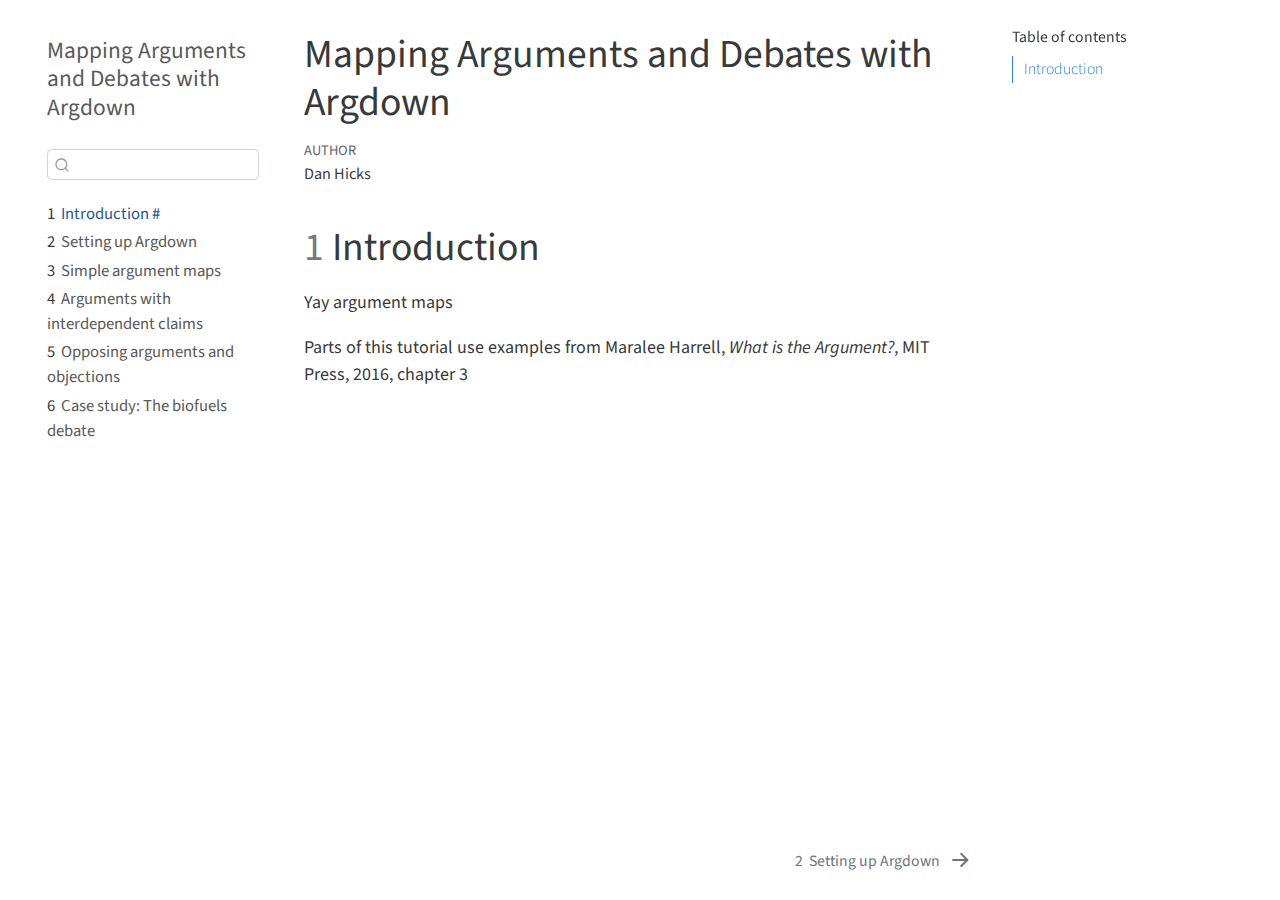
==== docs/index.html @ e89997cf "gh pages setup" ====
<!DOCTYPE html>
<html xmlns="http://www.w3.org/1999/xhtml" lang="en" xml:lang="en"><head>

<meta charset="utf-8">
<meta name="generator" content="quarto-0.9.600">

<meta name="viewport" content="width=device-width, initial-scale=1.0, user-scalable=yes">

<meta name="author" content="Dan Hicks">

<title>Mapping Arguments and Debates with Argdown</title>
<style>
code{white-space: pre-wrap;}
span.smallcaps{font-variant: small-caps;}
span.underline{text-decoration: underline;}
div.column{display: inline-block; vertical-align: top; width: 50%;}
div.hanging-indent{margin-left: 1.5em; text-indent: -1.5em;}
ul.task-list{list-style: none;}
</style>


<script src="site_libs/quarto-nav/quarto-nav.js"></script>
<script src="site_libs/quarto-nav/headroom.min.js"></script>
<script src="site_libs/clipboard/clipboard.min.js"></script>
<script src="site_libs/quarto-search/autocomplete.umd.js"></script>
<script src="site_libs/quarto-search/fuse.min.js"></script>
<script src="site_libs/quarto-search/quarto-search.js"></script>
<meta name="quarto:offset" content="./">
<link href="./02-argdown.html" rel="next">
<script src="site_libs/quarto-html/quarto.js"></script>
<script src="site_libs/quarto-html/popper.min.js"></script>
<script src="site_libs/quarto-html/tippy.umd.min.js"></script>
<script src="site_libs/quarto-html/anchor.min.js"></script>
<link href="site_libs/quarto-html/tippy.css" rel="stylesheet">
<link href="site_libs/quarto-html/quarto-syntax-highlighting.css" rel="stylesheet" id="quarto-text-highlighting-styles">
<script src="site_libs/bootstrap/bootstrap.min.js"></script>
<link href="site_libs/bootstrap/bootstrap-icons.css" rel="stylesheet">
<link href="site_libs/bootstrap/bootstrap.min.css" rel="stylesheet">
<script id="quarto-search-options" type="application/json">{
  "location": "sidebar",
  "copy-button": false,
  "collapse-after": 3,
  "panel-placement": "start",
  "type": "textbox",
  "limit": 20,
  "language": {
    "search-no-results-text": "No results",
    "search-matching-documents-text": "matching documents",
    "search-copy-link-title": "Copy link to search",
    "search-hide-matches-text": "Hide additional matches",
    "search-more-match-text": "more match in this document",
    "search-more-matches-text": "more matches in this document",
    "search-clear-button-title": "Clear",
    "search-detached-cancel-button-title": "Cancel",
    "search-submit-button-title": "Submit"
  }
}</script>


</head>

<body class="nav-sidebar floating">

<div id="quarto-search-results"></div>
  <header id="quarto-header" class="headroom fixed-top">
  <nav class="quarto-secondary-nav" data-bs-toggle="collapse" data-bs-target="#quarto-sidebar" aria-controls="quarto-sidebar" aria-expanded="false" aria-label="Toggle sidebar navigation" onclick="if (window.quartoToggleHeadroom) { window.quartoToggleHeadroom(); }">
    <div class="container-fluid d-flex justify-content-between">
      <h1 class="quarto-secondary-nav-title">Mapping Arguments and Debates with Argdown</h1>
      <button type="button" class="quarto-btn-toggle btn" aria-label="Show secondary navigation">
        <i class="bi bi-chevron-right"></i>
      </button>
    </div>
  </nav>
</header>
<!-- content -->
<div id="quarto-content" class="quarto-container page-columns page-rows-contents page-layout-article">
<!-- sidebar -->
  <nav id="quarto-sidebar" class="sidebar collapse sidebar-navigation floating overflow-auto">
    <div class="pt-lg-2 mt-2 text-left sidebar-header">
    <div class="sidebar-title mb-0 py-0">
      <a href="./">Mapping Arguments and Debates with Argdown</a> 
    </div>
      </div>
      <div class="mt-2 flex-shrink-0 align-items-center">
        <div class="sidebar-search">
        <div id="quarto-search" class="" title="Search"></div>
        </div>
      </div>
    <div class="sidebar-menu-container"> 
    <ul class="list-unstyled mt-1">
        <li class="sidebar-item">
  <div class="sidebar-item-container"> 
  <a href="./index.html" class="sidebar-item-text sidebar-link active"><span class="chapter-number">1</span>&nbsp; <span class="chapter-title">Introduction #</span></a>
  </div>
</li>
        <li class="sidebar-item">
  <div class="sidebar-item-container"> 
  <a href="./02-argdown.html" class="sidebar-item-text sidebar-link"><span class="chapter-number">2</span>&nbsp; <span class="chapter-title">Setting up Argdown</span></a>
  </div>
</li>
        <li class="sidebar-item">
  <div class="sidebar-item-container"> 
  <a href="./03-simple.html" class="sidebar-item-text sidebar-link"><span class="chapter-number">3</span>&nbsp; <span class="chapter-title">Simple argument maps</span></a>
  </div>
</li>
        <li class="sidebar-item">
  <div class="sidebar-item-container"> 
  <a href="./04-interdependent.html" class="sidebar-item-text sidebar-link"><span class="chapter-number">4</span>&nbsp; <span class="chapter-title">Arguments with interdependent claims</span></a>
  </div>
</li>
        <li class="sidebar-item">
  <div class="sidebar-item-container"> 
  <a href="./05-objections.html" class="sidebar-item-text sidebar-link"><span class="chapter-number">5</span>&nbsp; <span class="chapter-title">Opposing arguments and objections</span></a>
  </div>
</li>
        <li class="sidebar-item">
  <div class="sidebar-item-container"> 
  <a href="./biofuel/debate-01.html" class="sidebar-item-text sidebar-link"><span class="chapter-number">6</span>&nbsp; <span class="chapter-title">Case study: The biofuels debate</span></a>
  </div>
</li>
    </ul>
    </div>
</nav>
<!-- margin-sidebar -->
    <div id="quarto-margin-sidebar" class="sidebar margin-sidebar">
        <nav id="TOC" role="doc-toc">
    <h2 id="toc-title">Table of contents</h2>
   
  <ul>
  <li><a href="#introduction" id="toc-introduction" class="nav-link active" data-scroll-target="#introduction"> <span class="header-section-number">1</span> Introduction</a></li>
  </ul>
</nav>
    </div>
<!-- main -->
<main class="content" id="quarto-document-content">

<header id="title-block-header" class="quarto-title-block default">
<div class="quarto-title">
<h1 class="title d-none d-lg-block">Mapping Arguments and Debates with Argdown</h1>
</div>



<div class="quarto-title-meta">

    <div>
    <div class="quarto-title-meta-heading">Author</div>
    <div class="quarto-title-meta-contents">
             <p>Dan Hicks </p>
          </div>
  </div>
    
    
  </div>
  

</header>

<section id="introduction" class="level1" data-number="1">
<h1 data-number="1"><span class="header-section-number">1</span> Introduction</h1>
<p>Yay argument maps</p>
<p>Parts of this tutorial use examples from Maralee Harrell, <em>What is the Argument?</em>, MIT Press, 2016, chapter 3</p>


</section>

</main> <!-- /main -->
<script id="quarto-html-after-body" type="application/javascript">
window.document.addEventListener("DOMContentLoaded", function (event) {
  const icon = "";
  const anchorJS = new window.AnchorJS();
  anchorJS.options = {
    placement: 'right',
    icon: icon
  };
  anchorJS.add('.anchored');
  const clipboard = new window.ClipboardJS('.code-copy-button', {
    target: function(trigger) {
      return trigger.previousElementSibling;
    }
  });
  clipboard.on('success', function(e) {
    // button target
    const button = e.trigger;
    // don't keep focus
    button.blur();
    // flash "checked"
    button.classList.add('code-copy-button-checked');
    var currentTitle = button.getAttribute("title");
    button.setAttribute("title", "Copied!");
    setTimeout(function() {
      button.setAttribute("title", currentTitle);
      button.classList.remove('code-copy-button-checked');
    }, 1000);
    // clear code selection
    e.clearSelection();
  });
  function tippyHover(el, contentFn) {
    const config = {
      allowHTML: true,
      content: contentFn,
      maxWidth: 500,
      delay: 100,
      arrow: false,
      appendTo: function(el) {
          return el.parentElement;
      },
      interactive: true,
      interactiveBorder: 10,
      theme: 'quarto',
      placement: 'bottom-start'
    };
    window.tippy(el, config); 
  }
  const noterefs = window.document.querySelectorAll('a[role="doc-noteref"]');
  for (var i=0; i<noterefs.length; i++) {
    const ref = noterefs[i];
    tippyHover(ref, function() {
      let href = ref.getAttribute('href');
      try { href = new URL(href).hash; } catch {}
      const id = href.replace(/^#\/?/, "");
      const note = window.document.getElementById(id);
      return note.innerHTML;
    });
  }
  var bibliorefs = window.document.querySelectorAll('a[role="doc-biblioref"]');
  for (var i=0; i<bibliorefs.length; i++) {
    const ref = bibliorefs[i];
    const cites = ref.parentNode.getAttribute('data-cites').split(' ');
    tippyHover(ref, function() {
      var popup = window.document.createElement('div');
      cites.forEach(function(cite) {
        var citeDiv = window.document.createElement('div');
        citeDiv.classList.add('hanging-indent');
        citeDiv.classList.add('csl-entry');
        var biblioDiv = window.document.getElementById('ref-' + cite);
        if (biblioDiv) {
          citeDiv.innerHTML = biblioDiv.innerHTML;
        }
        popup.appendChild(citeDiv);
      });
      return popup.innerHTML;
    });
  }
});
</script>
<nav class="page-navigation">
  <div class="nav-page nav-page-previous">
  </div>
  <div class="nav-page nav-page-next">
      <a href="./02-argdown.html" class="pagination-link">
        <span class="nav-page-text"><span class="chapter-number">2</span>&nbsp; <span class="chapter-title">Setting up Argdown</span></span> <i class="bi bi-arrow-right-short"></i>
      </a>
  </div>
</nav>
</div> <!-- /content -->



</body></html>
---- docs/site_libs/quarto-html/tippy.css ----
.tippy-box[data-animation=fade][data-state=hidden]{opacity:0}[data-tippy-root]{max-width:calc(100vw - 10px)}.tippy-box{position:relative;background-color:#333;color:#fff;border-radius:4px;font-size:14px;line-height:1.4;white-space:normal;outline:0;transition-property:transform,visibility,opacity}.tippy-box[data-placement^=top]>.tippy-arrow{bottom:0}.tippy-box[data-placement^=top]>.tippy-arrow:before{bottom:-7px;left:0;border-width:8px 8px 0;border-top-color:initial;transform-origin:center top}.tippy-box[data-placement^=bottom]>.tippy-arrow{top:0}.tippy-box[data-placement^=bottom]>.tippy-arrow:before{top:-7px;left:0;border-width:0 8px 8px;border-bottom-color:initial;transform-origin:center bottom}.tippy-box[data-placement^=left]>.tippy-arrow{right:0}.tippy-box[data-placement^=left]>.tippy-arrow:before{border-width:8px 0 8px 8px;border-left-color:initial;right:-7px;transform-origin:center left}.tippy-box[data-placement^=right]>.tippy-arrow{left:0}.tippy-box[data-placement^=right]>.tippy-arrow:before{left:-7px;border-width:8px 8px 8px 0;border-right-color:initial;transform-origin:center right}.tippy-box[data-inertia][data-state=visible]{transition-timing-function:cubic-bezier(.54,1.5,.38,1.11)}.tippy-arrow{width:16px;height:16px;color:#333}.tippy-arrow:before{content:"";position:absolute;border-color:transparent;border-style:solid}.tippy-content{position:relative;padding:5px 9px;z-index:1}
---- docs/site_libs/quarto-html/quarto-syntax-highlighting.css ----
/* quarto syntax highlight colors */
:root {
  --quarto-hl-ot-color: #003B4F;
  --quarto-hl-at-color: #657422;
  --quarto-hl-ss-color: #20794D;
  --quarto-hl-an-color: #5E5E5E;
  --quarto-hl-fu-color: #4758AB;
  --quarto-hl-st-color: #20794D;
  --quarto-hl-cf-color: #003B4F;
  --quarto-hl-op-color: #5E5E5E;
  --quarto-hl-er-color: #AD0000;
  --quarto-hl-bn-color: #AD0000;
  --quarto-hl-al-color: #AD0000;
  --quarto-hl-va-color: #111111;
  --quarto-hl-bu-color: inherit;
  --quarto-hl-ex-color: inherit;
  --quarto-hl-pp-color: #AD0000;
  --quarto-hl-in-color: #5E5E5E;
  --quarto-hl-vs-color: #20794D;
  --quarto-hl-wa-color: #5E5E5E;
  --quarto-hl-do-color: #5E5E5E;
  --quarto-hl-im-color: #00769E;
  --quarto-hl-ch-color: #20794D;
  --quarto-hl-dt-color: #AD0000;
  --quarto-hl-fl-color: #AD0000;
  --quarto-hl-co-color: #5E5E5E;
  --quarto-hl-cv-color: #5E5E5E;
  --quarto-hl-cn-color: #8f5902;
  --quarto-hl-sc-color: #5E5E5E;
  --quarto-hl-dv-color: #AD0000;
  --quarto-hl-kw-color: #003B4F;
}

/* other quarto variables */
:root {
  --quarto-font-monospace: SFMono-Regular, Menlo, Monaco, Consolas, "Liberation Mono", "Courier New", monospace;
}

code span {
  color: #003B4F;
}

code.sourceCode > span {
  color: #003B4F;
}

div.sourceCode,
div.sourceCode pre.sourceCode {
  color: #003B4F;
}

code span.ot {
  color: #003B4F;
}

code span.at {
  color: #657422;
}

code span.ss {
  color: #20794D;
}

code span.an {
  color: #5E5E5E;
}

code span.fu {
  color: #4758AB;
}

code span.st {
  color: #20794D;
}

code span.cf {
  color: #003B4F;
}

code span.op {
  color: #5E5E5E;
}

code span.er {
  color: #AD0000;
}

code span.bn {
  color: #AD0000;
}

code span.al {
  color: #AD0000;
}

code span.va {
  color: #111111;
}

code span.pp {
  color: #AD0000;
}

code span.in {
  color: #5E5E5E;
}

code span.vs {
  color: #20794D;
}

code span.wa {
  color: #5E5E5E;
  font-style: italic;
}

code span.do {
  color: #5E5E5E;
  font-style: italic;
}

code span.im {
  color: #00769E;
}

code span.ch {
  color: #20794D;
}

code span.dt {
  color: #AD0000;
}

code span.fl {
  color: #AD0000;
}

code span.co {
  color: #5E5E5E;
}

code span.cv {
  color: #5E5E5E;
  font-style: italic;
}

code span.cn {
  color: #8f5902;
}

code span.sc {
  color: #5E5E5E;
}

code span.dv {
  color: #AD0000;
}

code span.kw {
  color: #003B4F;
}

.prevent-inlining {
  content: "</";
}

/*# sourceMappingURL=debc5d5d77c3f9108843748ff7464032.css.map */
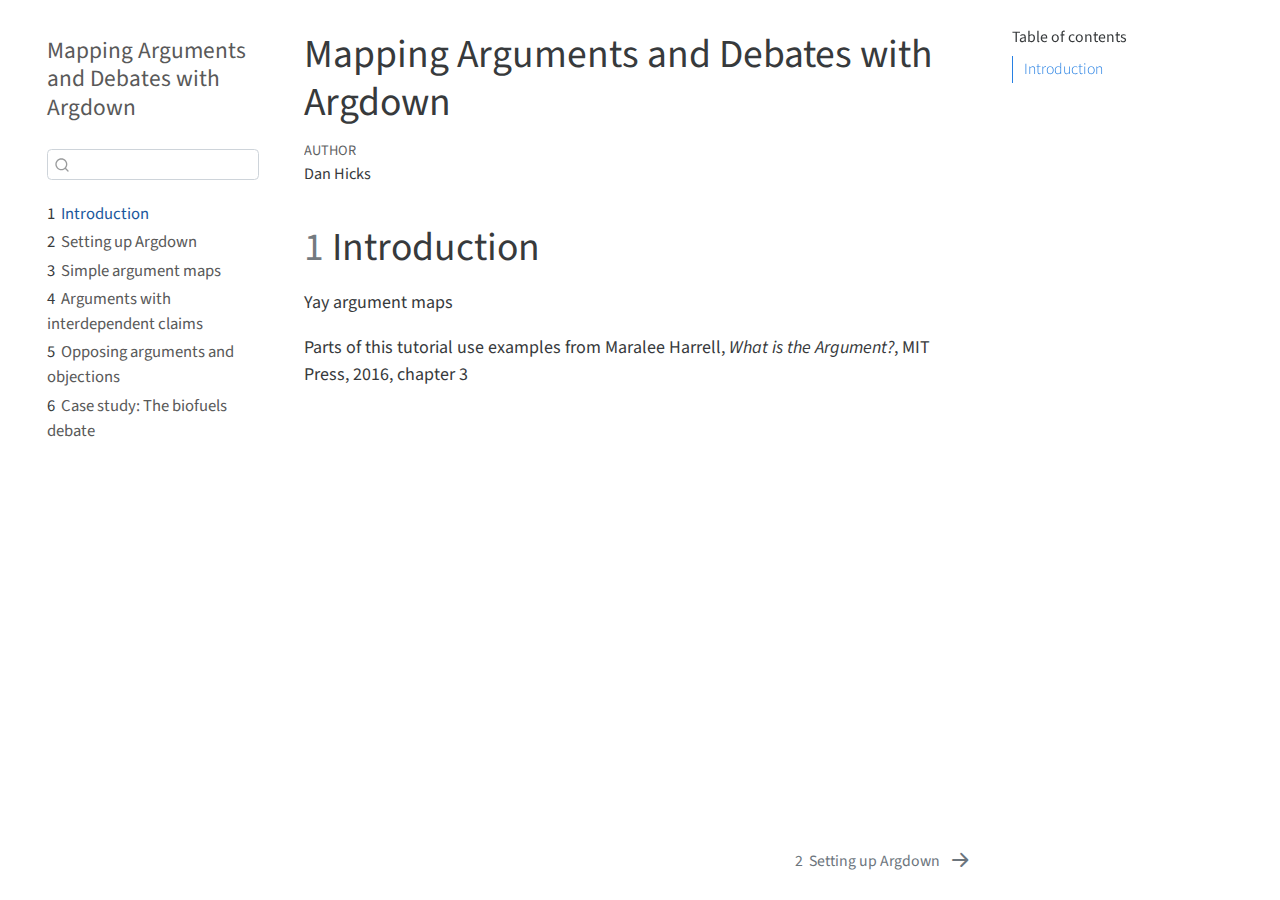
==== commit 2ffab575: "clean extra hash" ====
--- a/docs/index.html
+++ b/docs/index.html
@@ -90,7 +90,7 @@
     <ul class="list-unstyled mt-1">
         <li class="sidebar-item">
   <div class="sidebar-item-container"> 
-  <a href="./index.html" class="sidebar-item-text sidebar-link active"><span class="chapter-number">1</span>&nbsp; <span class="chapter-title">Introduction #</span></a>
+  <a href="./index.html" class="sidebar-item-text sidebar-link active"><span class="chapter-number">1</span>&nbsp; <span class="chapter-title">Introduction</span></a>
   </div>
 </li>
         <li class="sidebar-item">
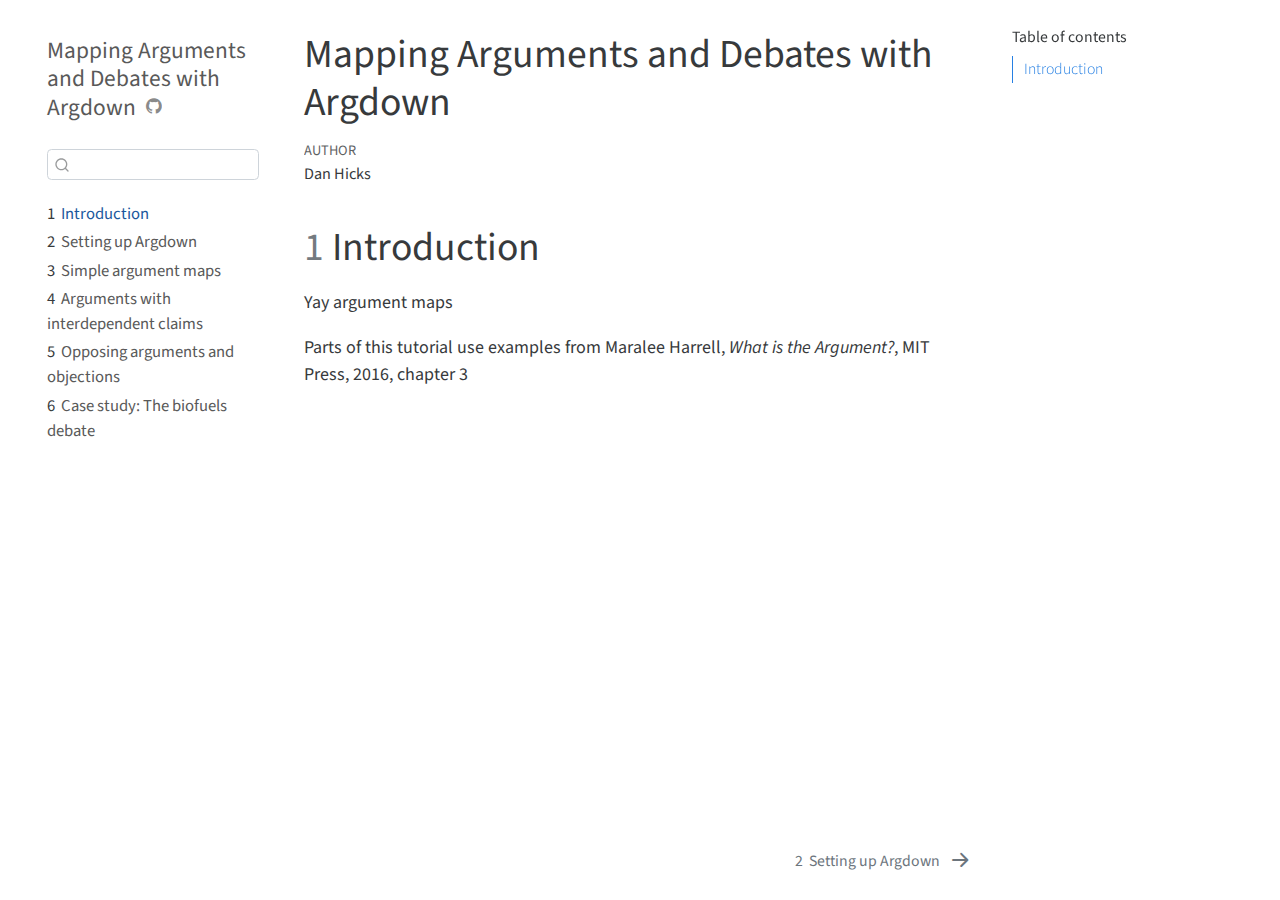
==== commit 148b9962: "move biofuels file" ====
--- a/docs/index.html
+++ b/docs/index.html
@@ -79,6 +79,9 @@
     <div class="pt-lg-2 mt-2 text-left sidebar-header">
     <div class="sidebar-title mb-0 py-0">
       <a href="./">Mapping Arguments and Debates with Argdown</a> 
+        <div class="sidebar-tools-main">
+    <a href="https://github.com/dhicks/argmaps" title="Source Code" class="sidebar-tool px-1"><i class="bi bi-github"></i></a>
+</div>
     </div>
       </div>
       <div class="mt-2 flex-shrink-0 align-items-center">
@@ -115,7 +118,7 @@
 </li>
         <li class="sidebar-item">
   <div class="sidebar-item-container"> 
-  <a href="./biofuel/debate-01.html" class="sidebar-item-text sidebar-link"><span class="chapter-number">6</span>&nbsp; <span class="chapter-title">Case study: The biofuels debate</span></a>
+  <a href="./06-biofuels.html" class="sidebar-item-text sidebar-link"><span class="chapter-number">6</span>&nbsp; <span class="chapter-title">Case study: The biofuels debate</span></a>
   </div>
 </li>
     </ul>
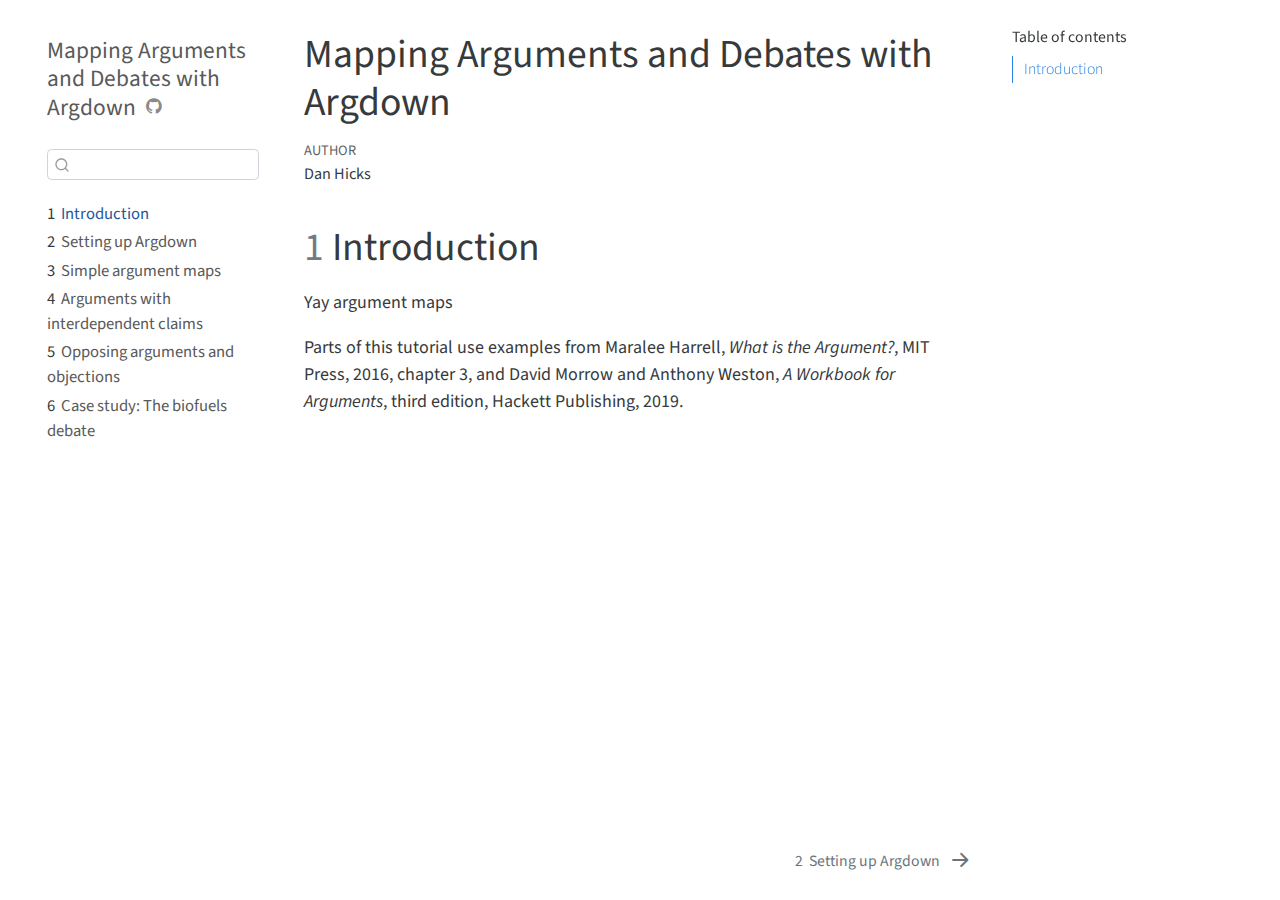
==== commit 3934d274: "render" ====
--- a/docs/index.html
+++ b/docs/index.html
@@ -162,7 +162,7 @@
 <section id="introduction" class="level1" data-number="1">
 <h1 data-number="1"><span class="header-section-number">1</span> Introduction</h1>
 <p>Yay argument maps</p>
-<p>Parts of this tutorial use examples from Maralee Harrell, <em>What is the Argument?</em>, MIT Press, 2016, chapter 3</p>
+<p>Parts of this tutorial use examples from Maralee Harrell, <em>What is the Argument?</em>, MIT Press, 2016, chapter 3, and David Morrow and Anthony Weston, <em>A Workbook for Arguments</em>, third edition, Hackett Publishing, 2019.</p>
 
 
 </section>
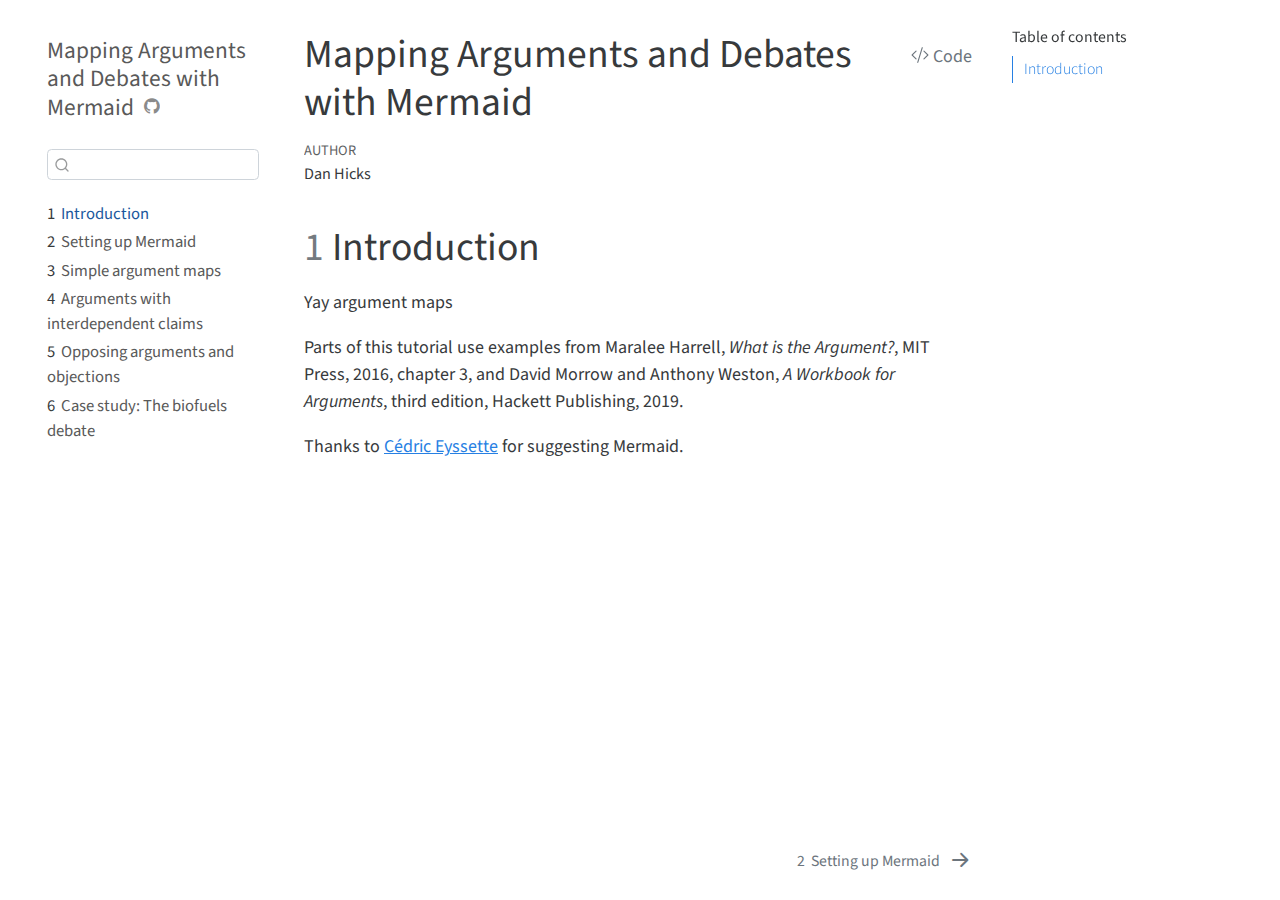
==== commit d659566c: "updated through 03" ====
--- a/docs/index.html
+++ b/docs/index.html
@@ -8,7 +8,7 @@
 
 <meta name="author" content="Dan Hicks">
 
-<title>Mapping Arguments and Debates with Argdown</title>
+<title>Mapping Arguments and Debates with Mermaid</title>
 <style>
 code{white-space: pre-wrap;}
 span.smallcaps{font-variant: small-caps;}
@@ -16,6 +16,69 @@
 div.column{display: inline-block; vertical-align: top; width: 50%;}
 div.hanging-indent{margin-left: 1.5em; text-indent: -1.5em;}
 ul.task-list{list-style: none;}
+pre > code.sourceCode { white-space: pre; position: relative; }
+pre > code.sourceCode > span { display: inline-block; line-height: 1.25; }
+pre > code.sourceCode > span:empty { height: 1.2em; }
+.sourceCode { overflow: visible; }
+code.sourceCode > span { color: inherit; text-decoration: inherit; }
+div.sourceCode { margin: 1em 0; }
+pre.sourceCode { margin: 0; }
+@media screen {
+div.sourceCode { overflow: auto; }
+}
+@media print {
+pre > code.sourceCode { white-space: pre-wrap; }
+pre > code.sourceCode > span { text-indent: -5em; padding-left: 5em; }
+}
+pre.numberSource code
+  { counter-reset: source-line 0; }
+pre.numberSource code > span
+  { position: relative; left: -4em; counter-increment: source-line; }
+pre.numberSource code > span > a:first-child::before
+  { content: counter(source-line);
+    position: relative; left: -1em; text-align: right; vertical-align: baseline;
+    border: none; display: inline-block;
+    -webkit-touch-callout: none; -webkit-user-select: none;
+    -khtml-user-select: none; -moz-user-select: none;
+    -ms-user-select: none; user-select: none;
+    padding: 0 4px; width: 4em;
+    color: #aaaaaa;
+  }
+pre.numberSource { margin-left: 3em; border-left: 1px solid #aaaaaa;  padding-left: 4px; }
+div.sourceCode
+  {   }
+@media screen {
+pre > code.sourceCode > span > a:first-child::before { text-decoration: underline; }
+}
+code span.al { color: #ff0000; font-weight: bold; } /* Alert */
+code span.an { color: #60a0b0; font-weight: bold; font-style: italic; } /* Annotation */
+code span.at { color: #7d9029; } /* Attribute */
+code span.bn { color: #40a070; } /* BaseN */
+code span.bu { } /* BuiltIn */
+code span.cf { color: #007020; font-weight: bold; } /* ControlFlow */
+code span.ch { color: #4070a0; } /* Char */
+code span.cn { color: #880000; } /* Constant */
+code span.co { color: #60a0b0; font-style: italic; } /* Comment */
+code span.cv { color: #60a0b0; font-weight: bold; font-style: italic; } /* CommentVar */
+code span.do { color: #ba2121; font-style: italic; } /* Documentation */
+code span.dt { color: #902000; } /* DataType */
+code span.dv { color: #40a070; } /* DecVal */
+code span.er { color: #ff0000; font-weight: bold; } /* Error */
+code span.ex { } /* Extension */
+code span.fl { color: #40a070; } /* Float */
+code span.fu { color: #06287e; } /* Function */
+code span.im { } /* Import */
+code span.in { color: #60a0b0; font-weight: bold; font-style: italic; } /* Information */
+code span.kw { color: #007020; font-weight: bold; } /* Keyword */
+code span.op { color: #666666; } /* Operator */
+code span.ot { color: #007020; } /* Other */
+code span.pp { color: #bc7a00; } /* Preprocessor */
+code span.sc { color: #4070a0; } /* SpecialChar */
+code span.ss { color: #bb6688; } /* SpecialString */
+code span.st { color: #4070a0; } /* String */
+code span.va { color: #19177c; } /* Variable */
+code span.vs { color: #4070a0; } /* VerbatimString */
+code span.wa { color: #60a0b0; font-weight: bold; font-style: italic; } /* Warning */
 </style>
 
 
@@ -26,7 +89,7 @@
 <script src="site_libs/quarto-search/fuse.min.js"></script>
 <script src="site_libs/quarto-search/quarto-search.js"></script>
 <meta name="quarto:offset" content="./">
-<link href="./02-argdown.html" rel="next">
+<link href="./02-mermaid.html" rel="next">
 <script src="site_libs/quarto-html/quarto.js"></script>
 <script src="site_libs/quarto-html/popper.min.js"></script>
 <script src="site_libs/quarto-html/tippy.umd.min.js"></script>
@@ -65,7 +128,7 @@
   <header id="quarto-header" class="headroom fixed-top">
   <nav class="quarto-secondary-nav" data-bs-toggle="collapse" data-bs-target="#quarto-sidebar" aria-controls="quarto-sidebar" aria-expanded="false" aria-label="Toggle sidebar navigation" onclick="if (window.quartoToggleHeadroom) { window.quartoToggleHeadroom(); }">
     <div class="container-fluid d-flex justify-content-between">
-      <h1 class="quarto-secondary-nav-title">Mapping Arguments and Debates with Argdown</h1>
+      <h1 class="quarto-secondary-nav-title">Mapping Arguments and Debates with Mermaid</h1>
       <button type="button" class="quarto-btn-toggle btn" aria-label="Show secondary navigation">
         <i class="bi bi-chevron-right"></i>
       </button>
@@ -78,7 +141,7 @@
   <nav id="quarto-sidebar" class="sidebar collapse sidebar-navigation floating overflow-auto">
     <div class="pt-lg-2 mt-2 text-left sidebar-header">
     <div class="sidebar-title mb-0 py-0">
-      <a href="./">Mapping Arguments and Debates with Argdown</a> 
+      <a href="./">Mapping Arguments and Debates with Mermaid</a> 
         <div class="sidebar-tools-main">
     <a href="https://github.com/dhicks/argmaps" title="Source Code" class="sidebar-tool px-1"><i class="bi bi-github"></i></a>
 </div>
@@ -98,7 +161,7 @@
 </li>
         <li class="sidebar-item">
   <div class="sidebar-item-container"> 
-  <a href="./02-argdown.html" class="sidebar-item-text sidebar-link"><span class="chapter-number">2</span>&nbsp; <span class="chapter-title">Setting up Argdown</span></a>
+  <a href="./02-mermaid.html" class="sidebar-item-text sidebar-link"><span class="chapter-number">2</span>&nbsp; <span class="chapter-title">Setting up Mermaid</span></a>
   </div>
 </li>
         <li class="sidebar-item">
@@ -139,7 +202,7 @@
 
 <header id="title-block-header" class="quarto-title-block default">
 <div class="quarto-title">
-<h1 class="title d-none d-lg-block">Mapping Arguments and Debates with Argdown</h1>
+<div class="quarto-title-block"><div><h1 class="title d-none d-lg-block">Mapping Arguments and Debates with Mermaid</h1><button type="button" class="btn code-tools-button" id="quarto-code-tools-source"><i class="bi"></i> Code</button></div></div>
 </div>
 
 
@@ -163,7 +226,10 @@
 <h1 data-number="1"><span class="header-section-number">1</span> Introduction</h1>
 <p>Yay argument maps</p>
 <p>Parts of this tutorial use examples from Maralee Harrell, <em>What is the Argument?</em>, MIT Press, 2016, chapter 3, and David Morrow and Anthony Weston, <em>A Workbook for Arguments</em>, third edition, Hackett Publishing, 2019.</p>
-
+<p>Thanks to <a href="https://twitter.com/Cedric_Eyssette/status/1544599827035602944">Cédric Eyssette</a> for suggesting Mermaid.</p>
+
+
+<!-- -->
 
 </section>
 
@@ -198,6 +264,57 @@
     // clear code selection
     e.clearSelection();
   });
+  const viewSource = window.document.getElementById('quarto-view-source') ||
+                     window.document.getElementById('quarto-code-tools-source');
+  if (viewSource) {
+    const sourceUrl = viewSource.getAttribute("data-quarto-source-url");
+    viewSource.addEventListener("click", function(e) {
+      if (sourceUrl) {
+        // rstudio viewer pane
+        if (/\bcapabilities=\b/.test(window.location)) {
+          window.open(sourceUrl);
+        } else {
+          window.location.href = sourceUrl;
+        }
+      } else {
+        const modal = new bootstrap.Modal(document.getElementById('quarto-embedded-source-code-modal'));
+        modal.show();
+      }
+      return false;
+    });
+  }
+  function toggleCodeHandler(show) {
+    return function(e) {
+      const detailsSrc = window.document.querySelectorAll(".cell > details > .sourceCode");
+      for (let i=0; i<detailsSrc.length; i++) {
+        const details = detailsSrc[i].parentElement;
+        if (show) {
+          details.open = true;
+        } else {
+          details.removeAttribute("open");
+        }
+      }
+      const cellCodeDivs = window.document.querySelectorAll(".cell > .sourceCode");
+      const fromCls = show ? "hidden" : "unhidden";
+      const toCls = show ? "unhidden" : "hidden";
+      for (let i=0; i<cellCodeDivs.length; i++) {
+        const codeDiv = cellCodeDivs[i];
+        if (codeDiv.classList.contains(fromCls)) {
+          codeDiv.classList.remove(fromCls);
+          codeDiv.classList.add(toCls);
+        } 
+      }
+      return false;
+    }
+  }
+  const hideAllCode = window.document.getElementById("quarto-hide-all-code");
+  if (hideAllCode) {
+    hideAllCode.addEventListener("click", toggleCodeHandler(false));
+  }
+  const showAllCode = window.document.getElementById("quarto-show-all-code");
+  if (showAllCode) {
+    showAllCode.addEventListener("click", toggleCodeHandler(true));
+  }
   function tippyHover(el, contentFn) {
     const config = {
       allowHTML: true,
@@ -251,11 +368,20 @@
   <div class="nav-page nav-page-previous">
   </div>
   <div class="nav-page nav-page-next">
-      <a href="./02-argdown.html" class="pagination-link">
-        <span class="nav-page-text"><span class="chapter-number">2</span>&nbsp; <span class="chapter-title">Setting up Argdown</span></span> <i class="bi bi-arrow-right-short"></i>
+      <a href="./02-mermaid.html" class="pagination-link">
+        <span class="nav-page-text"><span class="chapter-number">2</span>&nbsp; <span class="chapter-title">Setting up Mermaid</span></span> <i class="bi bi-arrow-right-short"></i>
       </a>
   </div>
-</nav>
+</nav><div class="modal fade" id="quarto-embedded-source-code-modal" tabindex="-1" aria-labelledby="quarto-embedded-source-code-modal-label" aria-hidden="true"><div class="modal-dialog modal-dialog-scrollable"><div class="modal-content"><div class="modal-header"><h5 class="modal-title" id="quarto-embedded-source-code-modal-label">Source Code</h5><button class="btn-close" data-bs-dismiss="modal"></button></div><div class="modal-body"><div class="">
+<div class="sourceCode" id="cb1" data-shortcodes="false"><pre class="sourceCode markdown code-with-copy"><code class="sourceCode markdown"><span id="cb1-1"><a href="#cb1-1" aria-hidden="true" tabindex="-1"></a><span class="fu"># Introduction </span></span>
+<span id="cb1-2"><a href="#cb1-2" aria-hidden="true" tabindex="-1"></a></span>
+<span id="cb1-3"><a href="#cb1-3" aria-hidden="true" tabindex="-1"></a>Yay argument maps</span>
+<span id="cb1-4"><a href="#cb1-4" aria-hidden="true" tabindex="-1"></a></span>
+<span id="cb1-5"><a href="#cb1-5" aria-hidden="true" tabindex="-1"></a></span>
+<span id="cb1-6"><a href="#cb1-6" aria-hidden="true" tabindex="-1"></a>Parts of this tutorial use examples from Maralee Harrell, *What is the Argument?*, MIT Press, 2016, chapter 3, and David Morrow and Anthony Weston, *A Workbook for Arguments*, third edition, Hackett Publishing, 2019. </span>
+<span id="cb1-7"><a href="#cb1-7" aria-hidden="true" tabindex="-1"></a></span>
+<span id="cb1-8"><a href="#cb1-8" aria-hidden="true" tabindex="-1"></a>Thanks to <span class="co">[</span><span class="ot">Cédric Eyssette</span><span class="co">](https://twitter.com/Cedric_Eyssette/status/1544599827035602944)</span> for suggesting Mermaid.  </span></code><button title="Copy to Clipboard" class="code-copy-button"><i class="bi"></i></button></pre></div>
+</div></div></div></div></div>
 </div> <!-- /content -->
 
 
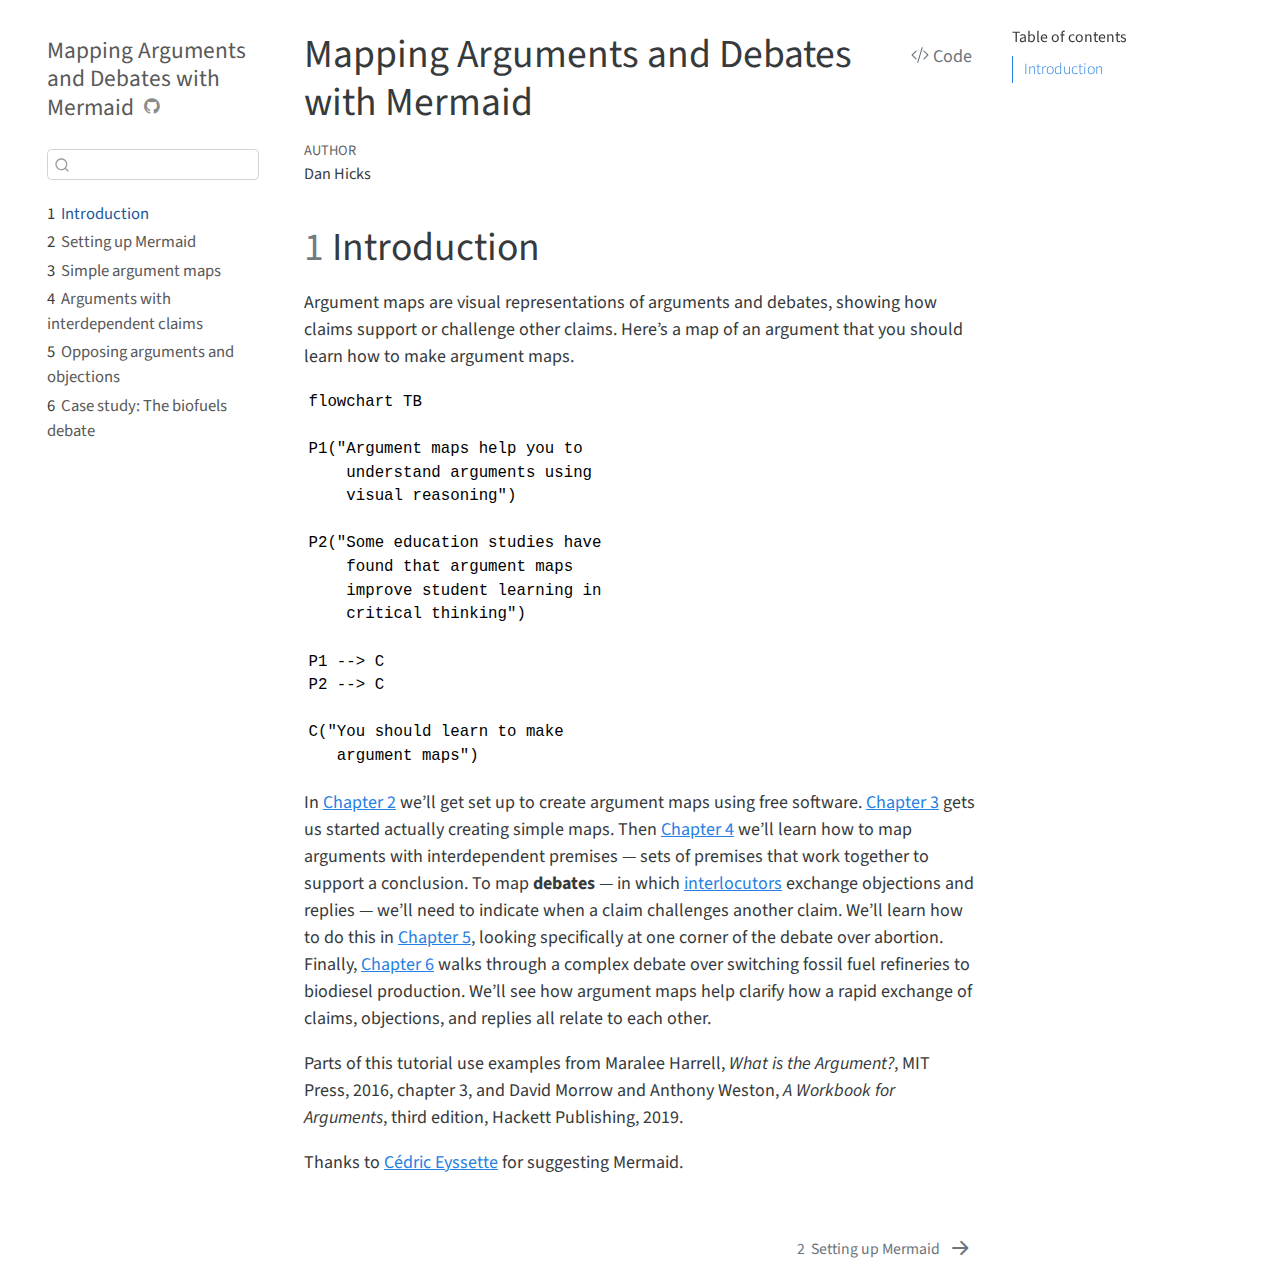
==== commit 46e49e4a: "intro" ====
--- a/docs/index.html
+++ b/docs/index.html
@@ -224,7 +224,24 @@
 
 <section id="introduction" class="level1" data-number="1">
 <h1 data-number="1"><span class="header-section-number">1</span> Introduction</h1>
-<p>Yay argument maps</p>
+<p>Argument maps are visual representations of arguments and debates, showing how claims support or challenge other claims. Here’s a map of an argument that you should learn how to make argument maps.</p>
+<pre class="mermaid"><code>flowchart TB
+
+P1("Argument maps help you to
+    understand arguments using 
+    visual reasoning")
+
+P2("Some education studies have
+    found that argument maps
+    improve student learning in 
+    critical thinking")
+    
+P1 --&gt; C
+P2 --&gt; C
+
+C("You should learn to make
+   argument maps")</code></pre>
+<p>In <a href="02-mermaid.html"><span>Chapter&nbsp;2</span></a> we’ll get set up to create argument maps using free software. <a href="03-simple.html"><span>Chapter&nbsp;3</span></a> gets us started actually creating simple maps. Then <a href="04-interdependent.html"><span>Chapter&nbsp;4</span></a> we’ll learn how to map arguments with interdependent premises — sets of premises that work together to support a conclusion. To map <strong>debates</strong> — in which <a href="https://en.wiktionary.org/wiki/interlocutor#Noun">interlocutors</a> exchange objections and replies — we’ll need to indicate when a claim challenges another claim. We’ll learn how to do this in <a href="05-objections.html"><span>Chapter&nbsp;5</span></a>, looking specifically at one corner of the debate over abortion. Finally, <a href="06-biofuels.html"><span>Chapter&nbsp;6</span></a> walks through a complex debate over switching fossil fuel refineries to biodiesel production. We’ll see how argument maps help clarify how a rapid exchange of claims, objections, and replies all relate to each other.</p>
 <p>Parts of this tutorial use examples from Maralee Harrell, <em>What is the Argument?</em>, MIT Press, 2016, chapter 3, and David Morrow and Anthony Weston, <em>A Workbook for Arguments</em>, third edition, Hackett Publishing, 2019.</p>
 <p>Thanks to <a href="https://twitter.com/Cedric_Eyssette/status/1544599827035602944">Cédric Eyssette</a> for suggesting Mermaid.</p>
 
@@ -373,14 +390,34 @@
       </a>
   </div>
 </nav><div class="modal fade" id="quarto-embedded-source-code-modal" tabindex="-1" aria-labelledby="quarto-embedded-source-code-modal-label" aria-hidden="true"><div class="modal-dialog modal-dialog-scrollable"><div class="modal-content"><div class="modal-header"><h5 class="modal-title" id="quarto-embedded-source-code-modal-label">Source Code</h5><button class="btn-close" data-bs-dismiss="modal"></button></div><div class="modal-body"><div class="">
-<div class="sourceCode" id="cb1" data-shortcodes="false"><pre class="sourceCode markdown code-with-copy"><code class="sourceCode markdown"><span id="cb1-1"><a href="#cb1-1" aria-hidden="true" tabindex="-1"></a><span class="fu"># Introduction </span></span>
-<span id="cb1-2"><a href="#cb1-2" aria-hidden="true" tabindex="-1"></a></span>
-<span id="cb1-3"><a href="#cb1-3" aria-hidden="true" tabindex="-1"></a>Yay argument maps</span>
-<span id="cb1-4"><a href="#cb1-4" aria-hidden="true" tabindex="-1"></a></span>
-<span id="cb1-5"><a href="#cb1-5" aria-hidden="true" tabindex="-1"></a></span>
-<span id="cb1-6"><a href="#cb1-6" aria-hidden="true" tabindex="-1"></a>Parts of this tutorial use examples from Maralee Harrell, *What is the Argument?*, MIT Press, 2016, chapter 3, and David Morrow and Anthony Weston, *A Workbook for Arguments*, third edition, Hackett Publishing, 2019. </span>
-<span id="cb1-7"><a href="#cb1-7" aria-hidden="true" tabindex="-1"></a></span>
-<span id="cb1-8"><a href="#cb1-8" aria-hidden="true" tabindex="-1"></a>Thanks to <span class="co">[</span><span class="ot">Cédric Eyssette</span><span class="co">](https://twitter.com/Cedric_Eyssette/status/1544599827035602944)</span> for suggesting Mermaid.  </span></code><button title="Copy to Clipboard" class="code-copy-button"><i class="bi"></i></button></pre></div>
+<div class="sourceCode" id="cb2" data-shortcodes="false"><pre class="sourceCode markdown code-with-copy"><code class="sourceCode markdown"><span id="cb2-1"><a href="#cb2-1" aria-hidden="true" tabindex="-1"></a><span class="fu"># Introduction </span></span>
+<span id="cb2-2"><a href="#cb2-2" aria-hidden="true" tabindex="-1"></a></span>
+<span id="cb2-3"><a href="#cb2-3" aria-hidden="true" tabindex="-1"></a>Argument maps are visual representations of arguments and debates, showing how claims support or challenge other claims.  Here's a map of an argument that you should learn how to make argument maps. </span>
+<span id="cb2-4"><a href="#cb2-4" aria-hidden="true" tabindex="-1"></a></span>
+<span id="cb2-5"><a href="#cb2-5" aria-hidden="true" tabindex="-1"></a><span class="in">```mermaid</span></span>
+<span id="cb2-6"><a href="#cb2-6" aria-hidden="true" tabindex="-1"></a>flowchart TB</span>
+<span id="cb2-7"><a href="#cb2-7" aria-hidden="true" tabindex="-1"></a></span>
+<span id="cb2-8"><a href="#cb2-8" aria-hidden="true" tabindex="-1"></a>P1(<span class="ot">"</span><span class="st">Argument maps help you to</span></span>
+<span id="cb2-9"><a href="#cb2-9" aria-hidden="true" tabindex="-1"></a><span class="st">    understand arguments using </span></span>
+<span id="cb2-10"><a href="#cb2-10" aria-hidden="true" tabindex="-1"></a><span class="st">    visual reasoning</span><span class="ot">"</span>)</span>
+<span id="cb2-11"><a href="#cb2-11" aria-hidden="true" tabindex="-1"></a></span>
+<span id="cb2-12"><a href="#cb2-12" aria-hidden="true" tabindex="-1"></a>P2(<span class="ot">"</span><span class="st">Some education studies have</span></span>
+<span id="cb2-13"><a href="#cb2-13" aria-hidden="true" tabindex="-1"></a><span class="st">    found that argument maps</span></span>
+<span id="cb2-14"><a href="#cb2-14" aria-hidden="true" tabindex="-1"></a><span class="st">    improve student learning in </span></span>
+<span id="cb2-15"><a href="#cb2-15" aria-hidden="true" tabindex="-1"></a><span class="st">    critical thinking</span><span class="ot">"</span>)</span>
+<span id="cb2-16"><a href="#cb2-16" aria-hidden="true" tabindex="-1"></a>    </span>
+<span id="cb2-17"><a href="#cb2-17" aria-hidden="true" tabindex="-1"></a>P1 --&gt; C</span>
+<span id="cb2-18"><a href="#cb2-18" aria-hidden="true" tabindex="-1"></a>P2 --&gt; C</span>
+<span id="cb2-19"><a href="#cb2-19" aria-hidden="true" tabindex="-1"></a></span>
+<span id="cb2-20"><a href="#cb2-20" aria-hidden="true" tabindex="-1"></a>C(<span class="ot">"</span><span class="st">You should learn to make</span></span>
+<span id="cb2-21"><a href="#cb2-21" aria-hidden="true" tabindex="-1"></a><span class="st">   argument maps</span><span class="ot">"</span>)</span>
+<span id="cb2-22"><a href="#cb2-22" aria-hidden="true" tabindex="-1"></a><span class="in">```</span></span>
+<span id="cb2-23"><a href="#cb2-23" aria-hidden="true" tabindex="-1"></a></span>
+<span id="cb2-24"><a href="#cb2-24" aria-hidden="true" tabindex="-1"></a>In @sec-setup we'll get set up to create argument maps using free software.  @sec-simple gets us started actually creating simple maps.  Then @sec-interdependent we'll learn how to map arguments with interdependent premises — sets of premises that work together to support a conclusion.  To map **debates** — in which <span class="co">[</span><span class="ot">interlocutors</span><span class="co">](https://en.wiktionary.org/wiki/interlocutor#Noun)</span> exchange objections and replies — we'll need to indicate when a claim challenges another claim.  We'll learn how to do this in @sec-objections, looking specifically at one corner of the debate over abortion.  Finally, @sec-biofuels walks through a complex debate over switching fossil fuel refineries to biodiesel production.  We'll see how argument maps help clarify how a rapid exchange of claims, objections, and replies all relate to each other.  </span>
+<span id="cb2-25"><a href="#cb2-25" aria-hidden="true" tabindex="-1"></a></span>
+<span id="cb2-26"><a href="#cb2-26" aria-hidden="true" tabindex="-1"></a>Parts of this tutorial use examples from Maralee Harrell, *What is the Argument?*, MIT Press, 2016, chapter 3, and David Morrow and Anthony Weston, *A Workbook for Arguments*, third edition, Hackett Publishing, 2019. </span>
+<span id="cb2-27"><a href="#cb2-27" aria-hidden="true" tabindex="-1"></a></span>
+<span id="cb2-28"><a href="#cb2-28" aria-hidden="true" tabindex="-1"></a>Thanks to <span class="co">[</span><span class="ot">Cédric Eyssette</span><span class="co">](https://twitter.com/Cedric_Eyssette/status/1544599827035602944)</span> for suggesting Mermaid.  </span></code><button title="Copy to Clipboard" class="code-copy-button"><i class="bi"></i></button></pre></div>
 </div></div></div></div></div>
 </div> <!-- /content -->
 
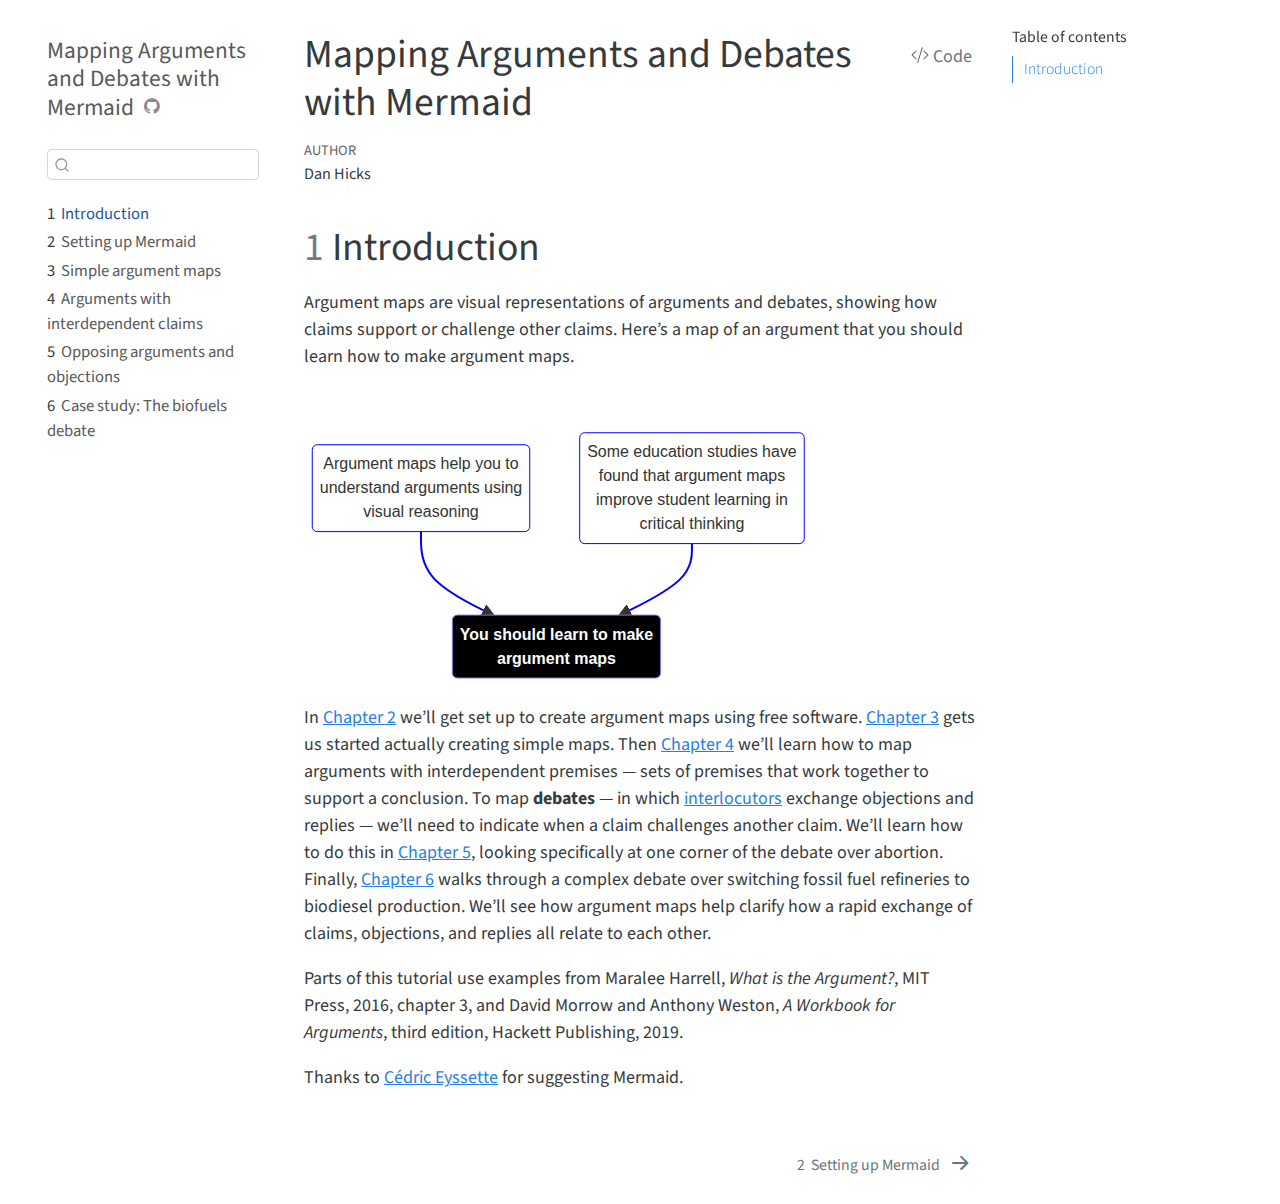
==== commit 5678b7be: "fix broken map in intro" ====
--- a/docs/index.html
+++ b/docs/index.html
@@ -118,6 +118,9 @@
     "search-submit-button-title": "Submit"
   }
 }</script>
+<script src="site_libs/quarto-diagram/mermaid.min.js"></script>
+<script src="site_libs/quarto-diagram/mermaid-init.js"></script>
+<link href="site_libs/quarto-diagram/mermaid.css" rel="stylesheet">
 
 
 </head>
@@ -225,7 +228,11 @@
 <section id="introduction" class="level1" data-number="1">
 <h1 data-number="1"><span class="header-section-number">1</span> Introduction</h1>
 <p>Argument maps are visual representations of arguments and debates, showing how claims support or challenge other claims. Here’s a map of an argument that you should learn how to make argument maps.</p>
-<pre class="mermaid"><code>flowchart TB
+<div class="cell">
+<div class="cell-output-display">
+<div>
+<p>
+</p><pre class="mermaid" data-tooltip-selector="#mermaid-tooltip-1">flowchart TB
 
 P1("Argument maps help you to
     understand arguments using 
@@ -240,7 +247,15 @@
 P2 --&gt; C
 
 C("You should learn to make
-   argument maps")</code></pre>
+   argument maps")
+</pre>
+<div id="mermaid-tooltip-1" class="mermaidTooltip">
+
+</div>
+<p></p>
+</div>
+</div>
+</div>
 <p>In <a href="02-mermaid.html"><span>Chapter&nbsp;2</span></a> we’ll get set up to create argument maps using free software. <a href="03-simple.html"><span>Chapter&nbsp;3</span></a> gets us started actually creating simple maps. Then <a href="04-interdependent.html"><span>Chapter&nbsp;4</span></a> we’ll learn how to map arguments with interdependent premises — sets of premises that work together to support a conclusion. To map <strong>debates</strong> — in which <a href="https://en.wiktionary.org/wiki/interlocutor#Noun">interlocutors</a> exchange objections and replies — we’ll need to indicate when a claim challenges another claim. We’ll learn how to do this in <a href="05-objections.html"><span>Chapter&nbsp;5</span></a>, looking specifically at one corner of the debate over abortion. Finally, <a href="06-biofuels.html"><span>Chapter&nbsp;6</span></a> walks through a complex debate over switching fossil fuel refineries to biodiesel production. We’ll see how argument maps help clarify how a rapid exchange of claims, objections, and replies all relate to each other.</p>
 <p>Parts of this tutorial use examples from Maralee Harrell, <em>What is the Argument?</em>, MIT Press, 2016, chapter 3, and David Morrow and Anthony Weston, <em>A Workbook for Arguments</em>, third edition, Hackett Publishing, 2019.</p>
 <p>Thanks to <a href="https://twitter.com/Cedric_Eyssette/status/1544599827035602944">Cédric Eyssette</a> for suggesting Mermaid.</p>
@@ -390,34 +405,35 @@
       </a>
   </div>
 </nav><div class="modal fade" id="quarto-embedded-source-code-modal" tabindex="-1" aria-labelledby="quarto-embedded-source-code-modal-label" aria-hidden="true"><div class="modal-dialog modal-dialog-scrollable"><div class="modal-content"><div class="modal-header"><h5 class="modal-title" id="quarto-embedded-source-code-modal-label">Source Code</h5><button class="btn-close" data-bs-dismiss="modal"></button></div><div class="modal-body"><div class="">
-<div class="sourceCode" id="cb2" data-shortcodes="false"><pre class="sourceCode markdown code-with-copy"><code class="sourceCode markdown"><span id="cb2-1"><a href="#cb2-1" aria-hidden="true" tabindex="-1"></a><span class="fu"># Introduction </span></span>
-<span id="cb2-2"><a href="#cb2-2" aria-hidden="true" tabindex="-1"></a></span>
-<span id="cb2-3"><a href="#cb2-3" aria-hidden="true" tabindex="-1"></a>Argument maps are visual representations of arguments and debates, showing how claims support or challenge other claims.  Here's a map of an argument that you should learn how to make argument maps. </span>
-<span id="cb2-4"><a href="#cb2-4" aria-hidden="true" tabindex="-1"></a></span>
-<span id="cb2-5"><a href="#cb2-5" aria-hidden="true" tabindex="-1"></a><span class="in">```mermaid</span></span>
-<span id="cb2-6"><a href="#cb2-6" aria-hidden="true" tabindex="-1"></a>flowchart TB</span>
-<span id="cb2-7"><a href="#cb2-7" aria-hidden="true" tabindex="-1"></a></span>
-<span id="cb2-8"><a href="#cb2-8" aria-hidden="true" tabindex="-1"></a>P1(<span class="ot">"</span><span class="st">Argument maps help you to</span></span>
-<span id="cb2-9"><a href="#cb2-9" aria-hidden="true" tabindex="-1"></a><span class="st">    understand arguments using </span></span>
-<span id="cb2-10"><a href="#cb2-10" aria-hidden="true" tabindex="-1"></a><span class="st">    visual reasoning</span><span class="ot">"</span>)</span>
-<span id="cb2-11"><a href="#cb2-11" aria-hidden="true" tabindex="-1"></a></span>
-<span id="cb2-12"><a href="#cb2-12" aria-hidden="true" tabindex="-1"></a>P2(<span class="ot">"</span><span class="st">Some education studies have</span></span>
-<span id="cb2-13"><a href="#cb2-13" aria-hidden="true" tabindex="-1"></a><span class="st">    found that argument maps</span></span>
-<span id="cb2-14"><a href="#cb2-14" aria-hidden="true" tabindex="-1"></a><span class="st">    improve student learning in </span></span>
-<span id="cb2-15"><a href="#cb2-15" aria-hidden="true" tabindex="-1"></a><span class="st">    critical thinking</span><span class="ot">"</span>)</span>
-<span id="cb2-16"><a href="#cb2-16" aria-hidden="true" tabindex="-1"></a>    </span>
-<span id="cb2-17"><a href="#cb2-17" aria-hidden="true" tabindex="-1"></a>P1 --&gt; C</span>
-<span id="cb2-18"><a href="#cb2-18" aria-hidden="true" tabindex="-1"></a>P2 --&gt; C</span>
-<span id="cb2-19"><a href="#cb2-19" aria-hidden="true" tabindex="-1"></a></span>
-<span id="cb2-20"><a href="#cb2-20" aria-hidden="true" tabindex="-1"></a>C(<span class="ot">"</span><span class="st">You should learn to make</span></span>
-<span id="cb2-21"><a href="#cb2-21" aria-hidden="true" tabindex="-1"></a><span class="st">   argument maps</span><span class="ot">"</span>)</span>
-<span id="cb2-22"><a href="#cb2-22" aria-hidden="true" tabindex="-1"></a><span class="in">```</span></span>
-<span id="cb2-23"><a href="#cb2-23" aria-hidden="true" tabindex="-1"></a></span>
-<span id="cb2-24"><a href="#cb2-24" aria-hidden="true" tabindex="-1"></a>In @sec-setup we'll get set up to create argument maps using free software.  @sec-simple gets us started actually creating simple maps.  Then @sec-interdependent we'll learn how to map arguments with interdependent premises — sets of premises that work together to support a conclusion.  To map **debates** — in which <span class="co">[</span><span class="ot">interlocutors</span><span class="co">](https://en.wiktionary.org/wiki/interlocutor#Noun)</span> exchange objections and replies — we'll need to indicate when a claim challenges another claim.  We'll learn how to do this in @sec-objections, looking specifically at one corner of the debate over abortion.  Finally, @sec-biofuels walks through a complex debate over switching fossil fuel refineries to biodiesel production.  We'll see how argument maps help clarify how a rapid exchange of claims, objections, and replies all relate to each other.  </span>
-<span id="cb2-25"><a href="#cb2-25" aria-hidden="true" tabindex="-1"></a></span>
-<span id="cb2-26"><a href="#cb2-26" aria-hidden="true" tabindex="-1"></a>Parts of this tutorial use examples from Maralee Harrell, *What is the Argument?*, MIT Press, 2016, chapter 3, and David Morrow and Anthony Weston, *A Workbook for Arguments*, third edition, Hackett Publishing, 2019. </span>
-<span id="cb2-27"><a href="#cb2-27" aria-hidden="true" tabindex="-1"></a></span>
-<span id="cb2-28"><a href="#cb2-28" aria-hidden="true" tabindex="-1"></a>Thanks to <span class="co">[</span><span class="ot">Cédric Eyssette</span><span class="co">](https://twitter.com/Cedric_Eyssette/status/1544599827035602944)</span> for suggesting Mermaid.  </span></code><button title="Copy to Clipboard" class="code-copy-button"><i class="bi"></i></button></pre></div>
+<div class="sourceCode" id="cb1" data-shortcodes="false"><pre class="sourceCode markdown code-with-copy"><code class="sourceCode markdown"><span id="cb1-1"><a href="#cb1-1" aria-hidden="true" tabindex="-1"></a><span class="fu"># Introduction </span></span>
+<span id="cb1-2"><a href="#cb1-2" aria-hidden="true" tabindex="-1"></a></span>
+<span id="cb1-3"><a href="#cb1-3" aria-hidden="true" tabindex="-1"></a>Argument maps are visual representations of arguments and debates, showing how claims support or challenge other claims.  Here's a map of an argument that you should learn how to make argument maps. </span>
+<span id="cb1-4"><a href="#cb1-4" aria-hidden="true" tabindex="-1"></a></span>
+<span id="cb1-7"><a href="#cb1-7" aria-hidden="true" tabindex="-1"></a><span class="in">```{mermaid}</span></span>
+<span id="cb1-8"><a href="#cb1-8" aria-hidden="true" tabindex="-1"></a>flowchart TB</span>
+<span id="cb1-9"><a href="#cb1-9" aria-hidden="true" tabindex="-1"></a></span>
+<span id="cb1-10"><a href="#cb1-10" aria-hidden="true" tabindex="-1"></a>P1(<span class="ot">"</span><span class="st">Argument maps help you to</span></span>
+<span id="cb1-11"><a href="#cb1-11" aria-hidden="true" tabindex="-1"></a><span class="st">    understand arguments using </span></span>
+<span id="cb1-12"><a href="#cb1-12" aria-hidden="true" tabindex="-1"></a><span class="st">    visual reasoning</span><span class="ot">"</span>)</span>
+<span id="cb1-13"><a href="#cb1-13" aria-hidden="true" tabindex="-1"></a></span>
+<span id="cb1-14"><a href="#cb1-14" aria-hidden="true" tabindex="-1"></a>P2(<span class="ot">"</span><span class="st">Some education studies have</span></span>
+<span id="cb1-15"><a href="#cb1-15" aria-hidden="true" tabindex="-1"></a><span class="st">    found that argument maps</span></span>
+<span id="cb1-16"><a href="#cb1-16" aria-hidden="true" tabindex="-1"></a><span class="st">    improve student learning in </span></span>
+<span id="cb1-17"><a href="#cb1-17" aria-hidden="true" tabindex="-1"></a><span class="st">    critical thinking</span><span class="ot">"</span>)</span>
+<span id="cb1-18"><a href="#cb1-18" aria-hidden="true" tabindex="-1"></a>    </span>
+<span id="cb1-19"><a href="#cb1-19" aria-hidden="true" tabindex="-1"></a>P1 --&gt; C</span>
+<span id="cb1-20"><a href="#cb1-20" aria-hidden="true" tabindex="-1"></a>P2 --&gt; C</span>
+<span id="cb1-21"><a href="#cb1-21" aria-hidden="true" tabindex="-1"></a></span>
+<span id="cb1-22"><a href="#cb1-22" aria-hidden="true" tabindex="-1"></a>C(<span class="ot">"</span><span class="st">You should learn to make</span></span>
+<span id="cb1-23"><a href="#cb1-23" aria-hidden="true" tabindex="-1"></a><span class="st">   argument maps</span><span class="ot">"</span>)</span>
+<span id="cb1-24"><a href="#cb1-24" aria-hidden="true" tabindex="-1"></a><span class="in">```</span></span>
+<span id="cb1-25"><a href="#cb1-25" aria-hidden="true" tabindex="-1"></a></span>
+<span id="cb1-26"><a href="#cb1-26" aria-hidden="true" tabindex="-1"></a>In @sec-setup we'll get set up to create argument maps using free software.  @sec-simple gets us started actually creating simple maps.  Then @sec-interdependent we'll learn how to map arguments with interdependent premises — sets of premises that work together to support a conclusion.  To map **debates** — in which <span class="co">[</span><span class="ot">interlocutors</span><span class="co">](https://en.wiktionary.org/wiki/interlocutor#Noun)</span> exchange objections and replies — we'll need to indicate when a claim challenges another claim.  We'll learn how to do this in @sec-objections, looking specifically at one corner of the debate over abortion.  Finally, @sec-biofuels walks through a complex debate over switching fossil fuel refineries to biodiesel production.  We'll see how argument maps help clarify how a rapid exchange of claims, objections, and replies all relate to each other.  </span>
+<span id="cb1-27"><a href="#cb1-27" aria-hidden="true" tabindex="-1"></a></span>
+<span id="cb1-28"><a href="#cb1-28" aria-hidden="true" tabindex="-1"></a>Parts of this tutorial use examples from Maralee Harrell, *What is the Argument?*, MIT Press, 2016, chapter 3, and David Morrow and Anthony Weston, *A Workbook for Arguments*, third edition, Hackett Publishing, 2019. </span>
+<span id="cb1-29"><a href="#cb1-29" aria-hidden="true" tabindex="-1"></a></span>
+<span id="cb1-30"><a href="#cb1-30" aria-hidden="true" tabindex="-1"></a>Thanks to <span class="co">[</span><span class="ot">Cédric Eyssette</span><span class="co">](https://twitter.com/Cedric_Eyssette/status/1544599827035602944)</span> for suggesting Mermaid.  </span>
+</code><button title="Copy to Clipboard" class="code-copy-button"><i class="bi"></i></button></pre></div>
 </div></div></div></div></div>
 </div> <!-- /content -->
 
--- a/docs/site_libs/quarto-diagram/mermaid.css
+++ b/docs/site_libs/quarto-diagram/mermaid.css
@@ -0,0 +1,13 @@
+.mermaidTooltip {
+  position: absolute;
+  text-align: center;
+  max-width: 200px;
+  padding: 2px;
+  font-family: "trebuchet ms", verdana, arial;
+  font-size: 12px;
+  background: #ffffde;
+  border: 1px solid #aaaa33;
+  border-radius: 2px;
+  pointer-events: none;
+  z-index: 1000;
+}
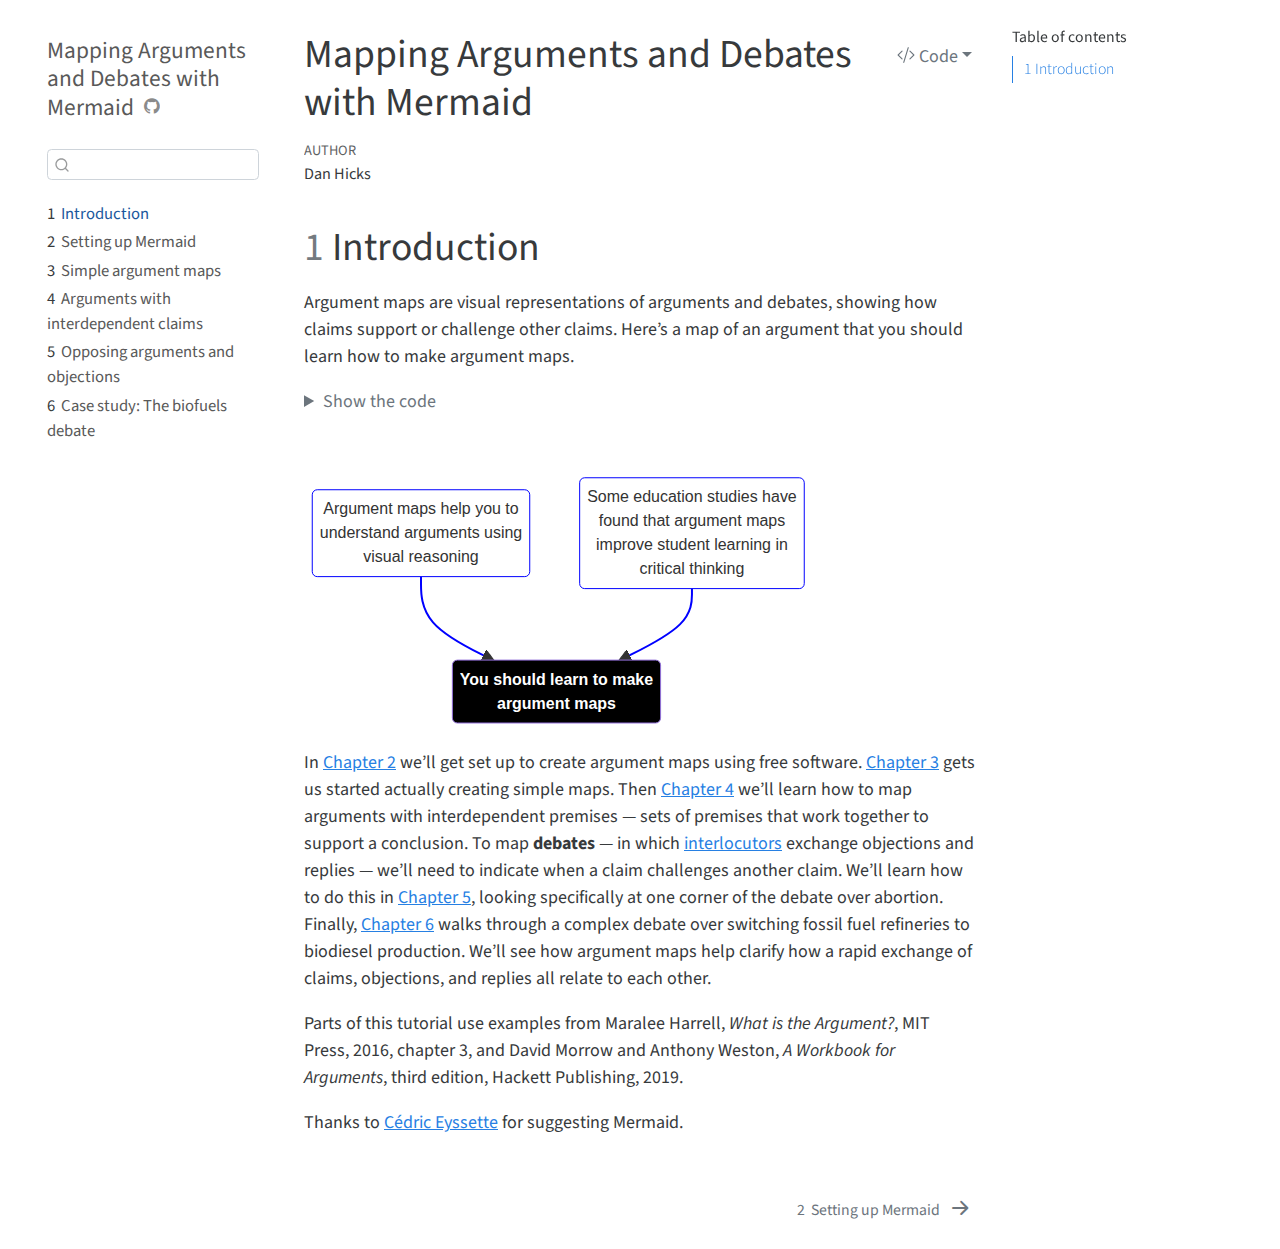
==== commit cf1a8685: "subsection on counterarguments" ====
--- a/docs/index.html
+++ b/docs/index.html
@@ -2,7 +2,7 @@
 <html xmlns="http://www.w3.org/1999/xhtml" lang="en" xml:lang="en"><head>
 
 <meta charset="utf-8">
-<meta name="generator" content="quarto-0.9.600">
+<meta name="generator" content="quarto-1.1.163">
 
 <meta name="viewport" content="width=device-width, initial-scale=1.0, user-scalable=yes">
 
@@ -12,10 +12,15 @@
 <style>
 code{white-space: pre-wrap;}
 span.smallcaps{font-variant: small-caps;}
-span.underline{text-decoration: underline;}
-div.column{display: inline-block; vertical-align: top; width: 50%;}
+div.columns{display: flex; gap: min(4vw, 1.5em);}
+div.column{flex: auto; overflow-x: auto;}
 div.hanging-indent{margin-left: 1.5em; text-indent: -1.5em;}
 ul.task-list{list-style: none;}
+ul.task-list li input[type="checkbox"] {
+  width: 0.8em;
+  margin: 0 0.8em 0.2em -1.6em;
+  vertical-align: middle;
+}
 pre > code.sourceCode { white-space: pre; position: relative; }
 pre > code.sourceCode > span { display: inline-block; line-height: 1.25; }
 pre > code.sourceCode > span:empty { height: 1.2em; }
@@ -54,7 +59,7 @@
 code span.an { color: #60a0b0; font-weight: bold; font-style: italic; } /* Annotation */
 code span.at { color: #7d9029; } /* Attribute */
 code span.bn { color: #40a070; } /* BaseN */
-code span.bu { } /* BuiltIn */
+code span.bu { color: #008000; } /* BuiltIn */
 code span.cf { color: #007020; font-weight: bold; } /* ControlFlow */
 code span.ch { color: #4070a0; } /* Char */
 code span.cn { color: #880000; } /* Constant */
@@ -67,7 +72,7 @@
 code span.ex { } /* Extension */
 code span.fl { color: #40a070; } /* Float */
 code span.fu { color: #06287e; } /* Function */
-code span.im { } /* Import */
+code span.im { color: #008000; font-weight: bold; } /* Import */
 code span.in { color: #60a0b0; font-weight: bold; font-style: italic; } /* Information */
 code span.kw { color: #007020; font-weight: bold; } /* Keyword */
 code span.op { color: #666666; } /* Operator */
@@ -98,7 +103,7 @@
 <link href="site_libs/quarto-html/quarto-syntax-highlighting.css" rel="stylesheet" id="quarto-text-highlighting-styles">
 <script src="site_libs/bootstrap/bootstrap.min.js"></script>
 <link href="site_libs/bootstrap/bootstrap-icons.css" rel="stylesheet">
-<link href="site_libs/bootstrap/bootstrap.min.css" rel="stylesheet">
+<link href="site_libs/bootstrap/bootstrap.min.css" rel="stylesheet" id="quarto-bootstrap" data-mode="light">
 <script id="quarto-search-options" type="application/json">{
   "location": "sidebar",
   "copy-button": false,
@@ -192,11 +197,11 @@
 </nav>
 <!-- margin-sidebar -->
     <div id="quarto-margin-sidebar" class="sidebar margin-sidebar">
-        <nav id="TOC" role="doc-toc">
+        <nav id="TOC" role="doc-toc" class="toc-active">
     <h2 id="toc-title">Table of contents</h2>
    
   <ul>
-  <li><a href="#introduction" id="toc-introduction" class="nav-link active" data-scroll-target="#introduction"> <span class="header-section-number">1</span> Introduction</a></li>
+  <li><a href="#introduction" id="toc-introduction" class="nav-link active" data-scroll-target="#introduction"><span class="toc-section-number">1</span>  Introduction</a></li>
   </ul>
 </nav>
     </div>
@@ -205,7 +210,7 @@
 
 <header id="title-block-header" class="quarto-title-block default">
 <div class="quarto-title">
-<div class="quarto-title-block"><div><h1 class="title d-none d-lg-block">Mapping Arguments and Debates with Mermaid</h1><button type="button" class="btn code-tools-button" id="quarto-code-tools-source"><i class="bi"></i> Code</button></div></div>
+<div class="quarto-title-block"><div><h1 class="title d-none d-lg-block">Mapping Arguments and Debates with Mermaid</h1><button type="button" class="btn code-tools-button dropdown-toggle" id="quarto-code-tools-menu" data-bs-toggle="dropdown" aria-expanded="false"><i class="bi"></i> Code</button><ul class="dropdown-menu dropdown-menu-end" aria-labelelledby="quarto-code-tools-menu"><li><a id="quarto-show-all-code" class="dropdown-item" href="javascript:void(0)" role="button">Show All Code</a></li><li><a id="quarto-hide-all-code" class="dropdown-item" href="javascript:void(0)" role="button">Hide All Code</a></li><li><hr class="dropdown-divider"></li><li><a id="quarto-view-source" class="dropdown-item" href="javascript:void(0)" role="button">View Source</a></li></ul></div></div>
 </div>
 
 
@@ -229,6 +234,25 @@
 <h1 data-number="1"><span class="header-section-number">1</span> Introduction</h1>
 <p>Argument maps are visual representations of arguments and debates, showing how claims support or challenge other claims. Here’s a map of an argument that you should learn how to make argument maps.</p>
 <div class="cell">
+<details>
+<summary>Show the code</summary>
+<div class="sourceCode cell-code" id="cb1"><pre class="sourceCode default code-with-copy"><code class="sourceCode default"><span id="cb1-1"><a href="#cb1-1" aria-hidden="true" tabindex="-1"></a>flowchart TB</span>
+<span id="cb1-2"><a href="#cb1-2" aria-hidden="true" tabindex="-1"></a></span>
+<span id="cb1-3"><a href="#cb1-3" aria-hidden="true" tabindex="-1"></a>P1("Argument maps help you to</span>
+<span id="cb1-4"><a href="#cb1-4" aria-hidden="true" tabindex="-1"></a>    understand arguments using </span>
+<span id="cb1-5"><a href="#cb1-5" aria-hidden="true" tabindex="-1"></a>    visual reasoning")</span>
+<span id="cb1-6"><a href="#cb1-6" aria-hidden="true" tabindex="-1"></a></span>
+<span id="cb1-7"><a href="#cb1-7" aria-hidden="true" tabindex="-1"></a>P2("Some education studies have</span>
+<span id="cb1-8"><a href="#cb1-8" aria-hidden="true" tabindex="-1"></a>    found that argument maps</span>
+<span id="cb1-9"><a href="#cb1-9" aria-hidden="true" tabindex="-1"></a>    improve student learning in </span>
+<span id="cb1-10"><a href="#cb1-10" aria-hidden="true" tabindex="-1"></a>    critical thinking")</span>
+<span id="cb1-11"><a href="#cb1-11" aria-hidden="true" tabindex="-1"></a>    </span>
+<span id="cb1-12"><a href="#cb1-12" aria-hidden="true" tabindex="-1"></a>P1 --&gt; C</span>
+<span id="cb1-13"><a href="#cb1-13" aria-hidden="true" tabindex="-1"></a>P2 --&gt; C</span>
+<span id="cb1-14"><a href="#cb1-14" aria-hidden="true" tabindex="-1"></a></span>
+<span id="cb1-15"><a href="#cb1-15" aria-hidden="true" tabindex="-1"></a>C("You should learn to make</span>
+<span id="cb1-16"><a href="#cb1-16" aria-hidden="true" tabindex="-1"></a>   argument maps")</span></code><button title="Copy to Clipboard" class="code-copy-button"><i class="bi"></i></button></pre></div>
+</details>
 <div class="cell-output-display">
 <div>
 <p>
@@ -268,6 +292,24 @@
 </main> <!-- /main -->
 <script id="quarto-html-after-body" type="application/javascript">
 window.document.addEventListener("DOMContentLoaded", function (event) {
+  const toggleBodyColorMode = (bsSheetEl) => {
+    const mode = bsSheetEl.getAttribute("data-mode");
+    const bodyEl = window.document.querySelector("body");
+    if (mode === "dark") {
+      bodyEl.classList.add("quarto-dark");
+      bodyEl.classList.remove("quarto-light");
+    } else {
+      bodyEl.classList.add("quarto-light");
+      bodyEl.classList.remove("quarto-dark");
+    }
+  }
+  const toggleBodyColorPrimary = () => {
+    const bsSheetEl = window.document.querySelector("link#quarto-bootstrap");
+    if (bsSheetEl) {
+      toggleBodyColorMode(bsSheetEl);
+    }
+  }
+  toggleBodyColorPrimary();  
   const icon = "";
   const anchorJS = new window.AnchorJS();
   anchorJS.options = {
@@ -368,7 +410,8 @@
   for (var i=0; i<noterefs.length; i++) {
     const ref = noterefs[i];
     tippyHover(ref, function() {
-      let href = ref.getAttribute('href');
+      // use id or data attribute instead here
+      let href = ref.getAttribute('data-footnote-href') || ref.getAttribute('href');
       try { href = new URL(href).hash; } catch {}
       const id = href.replace(/^#\/?/, "");
       const note = window.document.getElementById(id);
@@ -405,34 +448,34 @@
       </a>
   </div>
 </nav><div class="modal fade" id="quarto-embedded-source-code-modal" tabindex="-1" aria-labelledby="quarto-embedded-source-code-modal-label" aria-hidden="true"><div class="modal-dialog modal-dialog-scrollable"><div class="modal-content"><div class="modal-header"><h5 class="modal-title" id="quarto-embedded-source-code-modal-label">Source Code</h5><button class="btn-close" data-bs-dismiss="modal"></button></div><div class="modal-body"><div class="">
-<div class="sourceCode" id="cb1" data-shortcodes="false"><pre class="sourceCode markdown code-with-copy"><code class="sourceCode markdown"><span id="cb1-1"><a href="#cb1-1" aria-hidden="true" tabindex="-1"></a><span class="fu"># Introduction </span></span>
-<span id="cb1-2"><a href="#cb1-2" aria-hidden="true" tabindex="-1"></a></span>
-<span id="cb1-3"><a href="#cb1-3" aria-hidden="true" tabindex="-1"></a>Argument maps are visual representations of arguments and debates, showing how claims support or challenge other claims.  Here's a map of an argument that you should learn how to make argument maps. </span>
-<span id="cb1-4"><a href="#cb1-4" aria-hidden="true" tabindex="-1"></a></span>
-<span id="cb1-7"><a href="#cb1-7" aria-hidden="true" tabindex="-1"></a><span class="in">```{mermaid}</span></span>
-<span id="cb1-8"><a href="#cb1-8" aria-hidden="true" tabindex="-1"></a>flowchart TB</span>
-<span id="cb1-9"><a href="#cb1-9" aria-hidden="true" tabindex="-1"></a></span>
-<span id="cb1-10"><a href="#cb1-10" aria-hidden="true" tabindex="-1"></a>P1(<span class="ot">"</span><span class="st">Argument maps help you to</span></span>
-<span id="cb1-11"><a href="#cb1-11" aria-hidden="true" tabindex="-1"></a><span class="st">    understand arguments using </span></span>
-<span id="cb1-12"><a href="#cb1-12" aria-hidden="true" tabindex="-1"></a><span class="st">    visual reasoning</span><span class="ot">"</span>)</span>
-<span id="cb1-13"><a href="#cb1-13" aria-hidden="true" tabindex="-1"></a></span>
-<span id="cb1-14"><a href="#cb1-14" aria-hidden="true" tabindex="-1"></a>P2(<span class="ot">"</span><span class="st">Some education studies have</span></span>
-<span id="cb1-15"><a href="#cb1-15" aria-hidden="true" tabindex="-1"></a><span class="st">    found that argument maps</span></span>
-<span id="cb1-16"><a href="#cb1-16" aria-hidden="true" tabindex="-1"></a><span class="st">    improve student learning in </span></span>
-<span id="cb1-17"><a href="#cb1-17" aria-hidden="true" tabindex="-1"></a><span class="st">    critical thinking</span><span class="ot">"</span>)</span>
-<span id="cb1-18"><a href="#cb1-18" aria-hidden="true" tabindex="-1"></a>    </span>
-<span id="cb1-19"><a href="#cb1-19" aria-hidden="true" tabindex="-1"></a>P1 --&gt; C</span>
-<span id="cb1-20"><a href="#cb1-20" aria-hidden="true" tabindex="-1"></a>P2 --&gt; C</span>
-<span id="cb1-21"><a href="#cb1-21" aria-hidden="true" tabindex="-1"></a></span>
-<span id="cb1-22"><a href="#cb1-22" aria-hidden="true" tabindex="-1"></a>C(<span class="ot">"</span><span class="st">You should learn to make</span></span>
-<span id="cb1-23"><a href="#cb1-23" aria-hidden="true" tabindex="-1"></a><span class="st">   argument maps</span><span class="ot">"</span>)</span>
-<span id="cb1-24"><a href="#cb1-24" aria-hidden="true" tabindex="-1"></a><span class="in">```</span></span>
-<span id="cb1-25"><a href="#cb1-25" aria-hidden="true" tabindex="-1"></a></span>
-<span id="cb1-26"><a href="#cb1-26" aria-hidden="true" tabindex="-1"></a>In @sec-setup we'll get set up to create argument maps using free software.  @sec-simple gets us started actually creating simple maps.  Then @sec-interdependent we'll learn how to map arguments with interdependent premises — sets of premises that work together to support a conclusion.  To map **debates** — in which <span class="co">[</span><span class="ot">interlocutors</span><span class="co">](https://en.wiktionary.org/wiki/interlocutor#Noun)</span> exchange objections and replies — we'll need to indicate when a claim challenges another claim.  We'll learn how to do this in @sec-objections, looking specifically at one corner of the debate over abortion.  Finally, @sec-biofuels walks through a complex debate over switching fossil fuel refineries to biodiesel production.  We'll see how argument maps help clarify how a rapid exchange of claims, objections, and replies all relate to each other.  </span>
-<span id="cb1-27"><a href="#cb1-27" aria-hidden="true" tabindex="-1"></a></span>
-<span id="cb1-28"><a href="#cb1-28" aria-hidden="true" tabindex="-1"></a>Parts of this tutorial use examples from Maralee Harrell, *What is the Argument?*, MIT Press, 2016, chapter 3, and David Morrow and Anthony Weston, *A Workbook for Arguments*, third edition, Hackett Publishing, 2019. </span>
-<span id="cb1-29"><a href="#cb1-29" aria-hidden="true" tabindex="-1"></a></span>
-<span id="cb1-30"><a href="#cb1-30" aria-hidden="true" tabindex="-1"></a>Thanks to <span class="co">[</span><span class="ot">Cédric Eyssette</span><span class="co">](https://twitter.com/Cedric_Eyssette/status/1544599827035602944)</span> for suggesting Mermaid.  </span>
+<div class="sourceCode" id="cb2" data-shortcodes="false"><pre class="sourceCode markdown code-with-copy"><code class="sourceCode markdown"><span id="cb2-1"><a href="#cb2-1" aria-hidden="true" tabindex="-1"></a><span class="fu"># Introduction </span></span>
+<span id="cb2-2"><a href="#cb2-2" aria-hidden="true" tabindex="-1"></a></span>
+<span id="cb2-3"><a href="#cb2-3" aria-hidden="true" tabindex="-1"></a>Argument maps are visual representations of arguments and debates, showing how claims support or challenge other claims.  Here's a map of an argument that you should learn how to make argument maps. </span>
+<span id="cb2-4"><a href="#cb2-4" aria-hidden="true" tabindex="-1"></a></span>
+<span id="cb2-7"><a href="#cb2-7" aria-hidden="true" tabindex="-1"></a><span class="in">```{mermaid}</span></span>
+<span id="cb2-8"><a href="#cb2-8" aria-hidden="true" tabindex="-1"></a>flowchart TB</span>
+<span id="cb2-9"><a href="#cb2-9" aria-hidden="true" tabindex="-1"></a></span>
+<span id="cb2-10"><a href="#cb2-10" aria-hidden="true" tabindex="-1"></a>P1(<span class="ot">"</span><span class="st">Argument maps help you to</span></span>
+<span id="cb2-11"><a href="#cb2-11" aria-hidden="true" tabindex="-1"></a><span class="st">    understand arguments using </span></span>
+<span id="cb2-12"><a href="#cb2-12" aria-hidden="true" tabindex="-1"></a><span class="st">    visual reasoning</span><span class="ot">"</span>)</span>
+<span id="cb2-13"><a href="#cb2-13" aria-hidden="true" tabindex="-1"></a></span>
+<span id="cb2-14"><a href="#cb2-14" aria-hidden="true" tabindex="-1"></a>P2(<span class="ot">"</span><span class="st">Some education studies have</span></span>
+<span id="cb2-15"><a href="#cb2-15" aria-hidden="true" tabindex="-1"></a><span class="st">    found that argument maps</span></span>
+<span id="cb2-16"><a href="#cb2-16" aria-hidden="true" tabindex="-1"></a><span class="st">    improve student learning in </span></span>
+<span id="cb2-17"><a href="#cb2-17" aria-hidden="true" tabindex="-1"></a><span class="st">    critical thinking</span><span class="ot">"</span>)</span>
+<span id="cb2-18"><a href="#cb2-18" aria-hidden="true" tabindex="-1"></a>    </span>
+<span id="cb2-19"><a href="#cb2-19" aria-hidden="true" tabindex="-1"></a>P1 --&gt; C</span>
+<span id="cb2-20"><a href="#cb2-20" aria-hidden="true" tabindex="-1"></a>P2 --&gt; C</span>
+<span id="cb2-21"><a href="#cb2-21" aria-hidden="true" tabindex="-1"></a></span>
+<span id="cb2-22"><a href="#cb2-22" aria-hidden="true" tabindex="-1"></a>C(<span class="ot">"</span><span class="st">You should learn to make</span></span>
+<span id="cb2-23"><a href="#cb2-23" aria-hidden="true" tabindex="-1"></a><span class="st">   argument maps</span><span class="ot">"</span>)</span>
+<span id="cb2-24"><a href="#cb2-24" aria-hidden="true" tabindex="-1"></a><span class="in">```</span></span>
+<span id="cb2-25"><a href="#cb2-25" aria-hidden="true" tabindex="-1"></a></span>
+<span id="cb2-26"><a href="#cb2-26" aria-hidden="true" tabindex="-1"></a>In @sec-setup we'll get set up to create argument maps using free software.  @sec-simple gets us started actually creating simple maps.  Then @sec-interdependent we'll learn how to map arguments with interdependent premises — sets of premises that work together to support a conclusion.  To map **debates** — in which <span class="co">[</span><span class="ot">interlocutors</span><span class="co">](https://en.wiktionary.org/wiki/interlocutor#Noun)</span> exchange objections and replies — we'll need to indicate when a claim challenges another claim.  We'll learn how to do this in @sec-objections, looking specifically at one corner of the debate over abortion.  Finally, @sec-biofuels walks through a complex debate over switching fossil fuel refineries to biodiesel production.  We'll see how argument maps help clarify how a rapid exchange of claims, objections, and replies all relate to each other.  </span>
+<span id="cb2-27"><a href="#cb2-27" aria-hidden="true" tabindex="-1"></a></span>
+<span id="cb2-28"><a href="#cb2-28" aria-hidden="true" tabindex="-1"></a>Parts of this tutorial use examples from Maralee Harrell, *What is the Argument?*, MIT Press, 2016, chapter 3, and David Morrow and Anthony Weston, *A Workbook for Arguments*, third edition, Hackett Publishing, 2019. </span>
+<span id="cb2-29"><a href="#cb2-29" aria-hidden="true" tabindex="-1"></a></span>
+<span id="cb2-30"><a href="#cb2-30" aria-hidden="true" tabindex="-1"></a>Thanks to <span class="co">[</span><span class="ot">Cédric Eyssette</span><span class="co">](https://twitter.com/Cedric_Eyssette/status/1544599827035602944)</span> for suggesting Mermaid.  </span>
 </code><button title="Copy to Clipboard" class="code-copy-button"><i class="bi"></i></button></pre></div>
 </div></div></div></div></div>
 </div> <!-- /content -->
--- a/docs/site_libs/quarto-html/quarto-syntax-highlighting.css
+++ b/docs/site_libs/quarto-html/quarto-syntax-highlighting.css
@@ -34,6 +34,10 @@
 /* other quarto variables */
 :root {
   --quarto-font-monospace: SFMono-Regular, Menlo, Monaco, Consolas, "Liberation Mono", "Courier New", monospace;
+}
+
+pre > code.sourceCode > span {
+  color: #003B4F;
 }
 
 code span {
